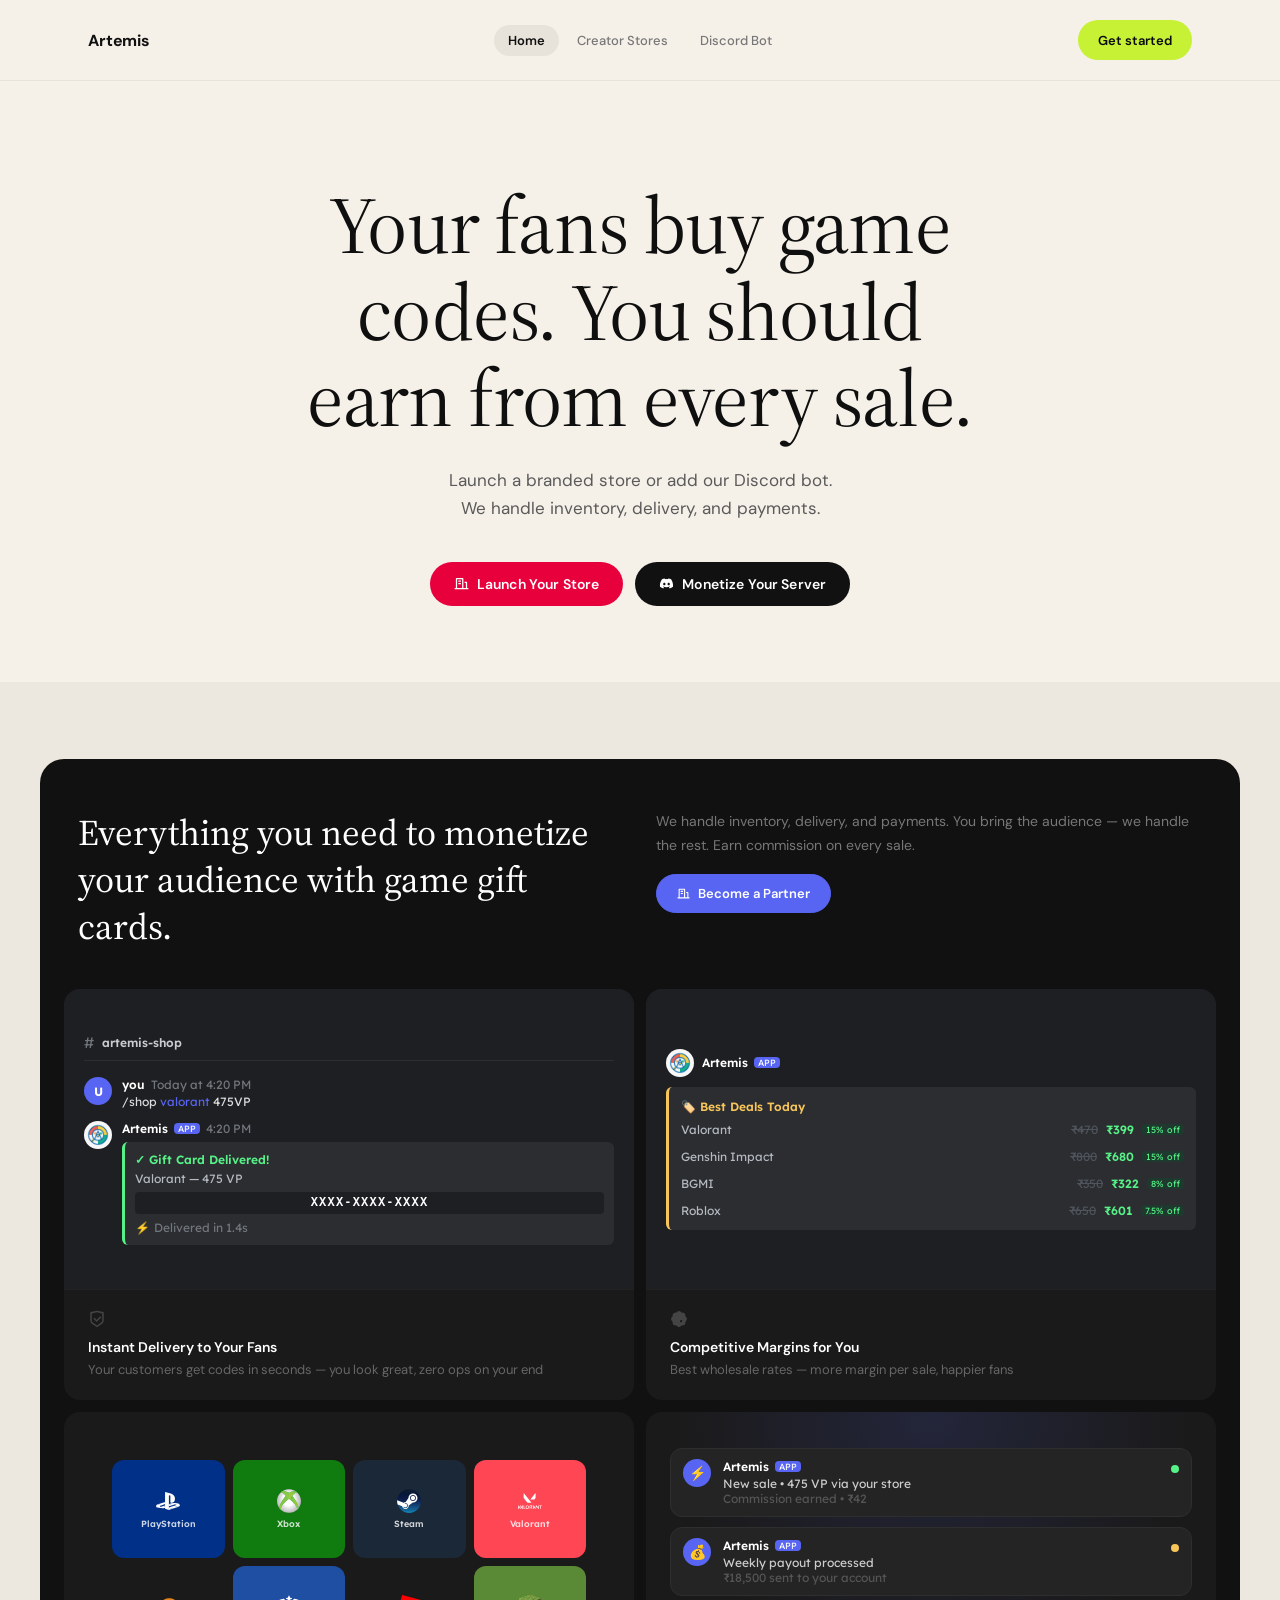
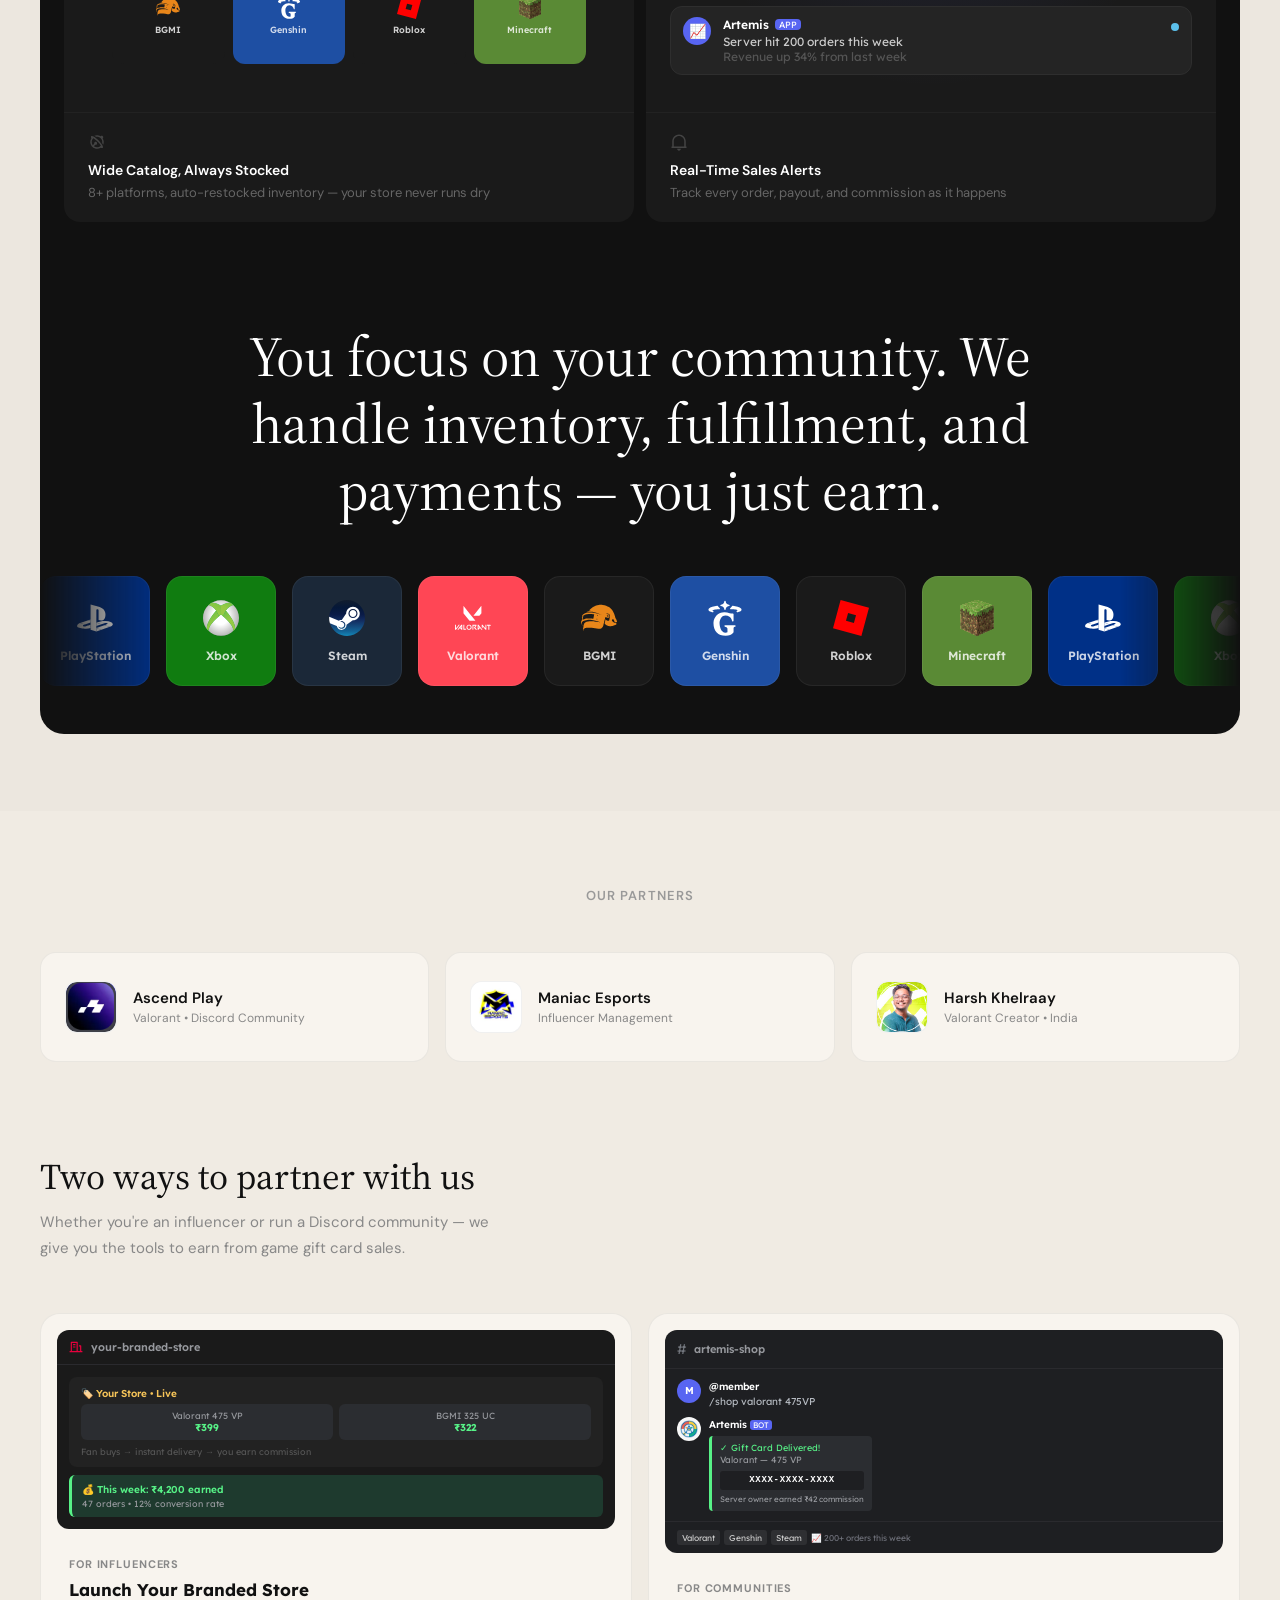
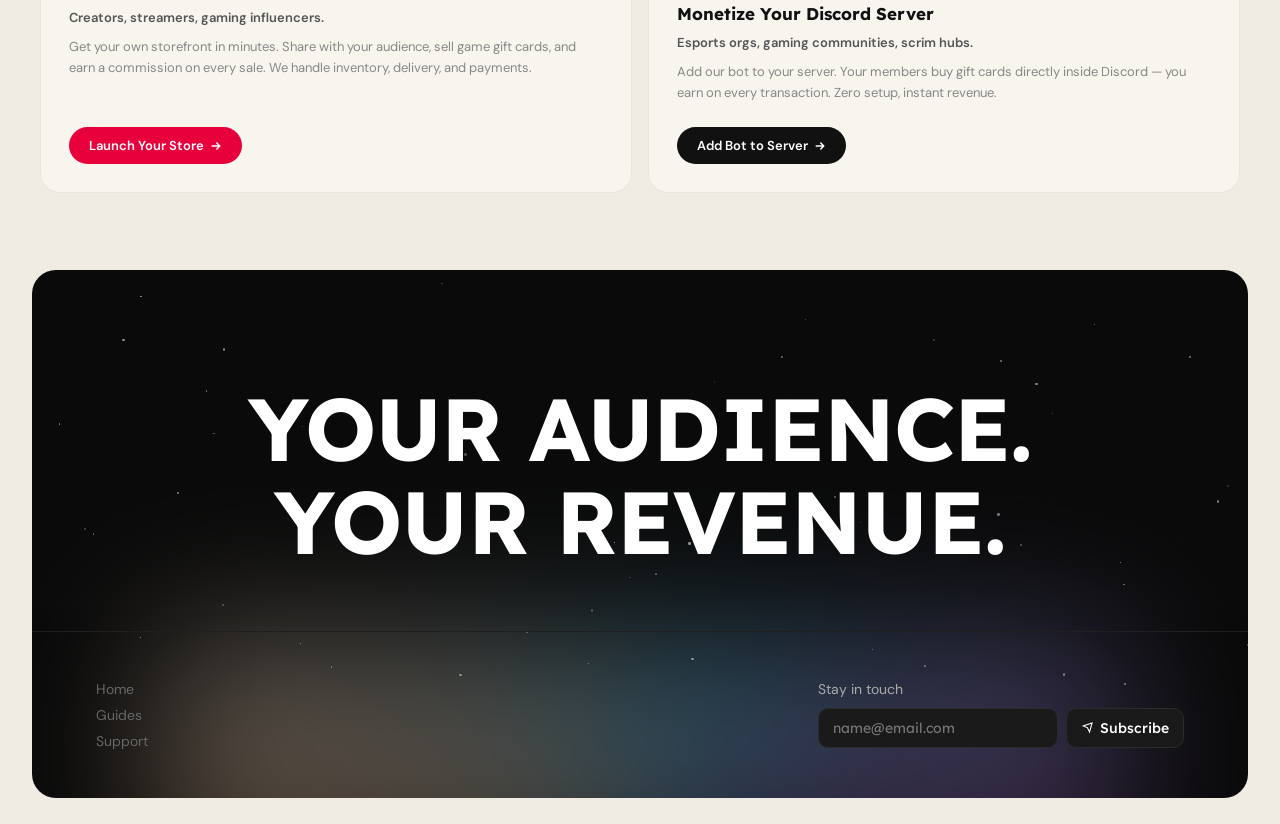
==== index.html @ 2536319b "Initial commit: Artemis B2B landing page clone Cloned and repositioned from B2C to B2B2C targeting i" ====
<!DOCTYPE html>
<html lang="en">
<head>
  <meta charset="utf-8"/>
  <meta name="viewport" content="width=device-width, initial-scale=1"/>
  <title>Artemis — Game Top-Up Engine</title>
  <link rel="preconnect" href="https://fonts.googleapis.com"/>
  <link rel="preconnect" href="https://fonts.gstatic.com" crossorigin/>
  <link href="https://fonts.googleapis.com/css2?family=DM+Sans:wght@400;500;600;700&family=Lexend:wght@400;500;600;700&family=Source+Serif+4:wght@300;400;600&display=swap" rel="stylesheet"/>
  <style>
    *, *::before, *::after { box-sizing: border-box; margin: 0; padding: 0; }
    html { scroll-behavior: smooth; -webkit-text-size-adjust: 100%; }
    body { font-family: 'Lexend', sans-serif; -webkit-font-smoothing: antialiased; -moz-osx-font-smoothing: grayscale; }
    img, svg, video { max-width: 100%; display: block; }
    button, input, select, textarea { font: inherit; color: inherit; }
    button { cursor: pointer; background: none; border: none; }
    ul, ol { list-style: none; }
    a { color: inherit; text-decoration: none; }

    /* ── CSS Variables ── */
    :root {
      --font-lexend: 'Lexend', sans-serif;
      --font-source-serif: 'Source Serif 4', serif;
      --font-dm-sans: 'DM Sans', sans-serif;
    }

    /* ── NAV ── */
    .cc-nav-root {
      z-index: 100;
      font-family: var(--font-dm-sans);
      position: fixed;
      top: 0; left: 0; right: 0;
    }
    .cc-nav-root .container {
      max-width: 1200px; margin: 0 auto; padding: 0 24px;
    }
    @media (min-width:768px) { .cc-nav-root .container { padding: 0 40px; } }
    @media (min-width:1024px) { .cc-nav-root .container { padding: 0 48px; } }

    .cc-nav-root .nav {
      background: #f5f0e8;
      border-bottom: 1px solid rgba(0,0,0,0.06);
      padding: 16px 0;
      backdrop-filter: blur(16px);
    }
    .cc-nav-spacer { height: 80px; }
    .cc-nav-root .nav-inner {
      display: grid;
      grid-template-columns: 1fr auto 1fr;
      align-items: center;
      height: 48px;
    }
    .cc-nav-root .nav-inner > .nav-links { justify-self: center; }
    .cc-nav-root .nav-right {
      justify-self: end;
      display: flex; align-items: center; gap: 8px;
    }
    @media (max-width:767px) {
      .cc-nav-root .nav-inner { grid-template-columns: 1fr auto; }
      .cc-nav-root .nav-right .nav-cta { display: none; }
    }
    .cc-nav-root .nav-brand {
      display: flex; align-items: center; gap: 10px; text-decoration: none;
    }
    .cc-nav-root .nav-brand-text {
      font-family: var(--font-dm-sans);
      color: #111; font-size: 16px; font-weight: 700; letter-spacing: -0.01em;
    }
    .cc-nav-root .nav-links {
      display: none; align-items: center; gap: 4px;
    }
    @media (min-width:768px) { .cc-nav-root .nav-links { display: flex; } }
    .cc-nav-root .nav-links a {
      color: #777; border-radius: 9999px;
      padding: 7px 14px; font-size: 13px; font-weight: 500;
      transition: color 0.2s, background 0.2s;
    }
    .cc-nav-root .nav-links a:hover { color: #111; background: rgba(0,0,0,0.06); }
    .cc-nav-root .nav-links a.active { color: #111; background: rgba(0,0,0,0.06); font-weight: 600; }
    .cc-nav-root .nav-cta {
      background: #c6f135; height: 40px; color: #0a0a0f;
      border-radius: 9999px; font-size: 13px; font-weight: 600;
      font-family: var(--font-dm-sans);
      padding: 0 20px; display: inline-flex; align-items: center; justify-content: center;
      transition: background 0.2s, transform 0.2s;
    }
    .cc-nav-root .nav-cta:hover { background: #d4f85a; transform: translateY(-1px); }
    .cc-nav-root .nav-toggle {
      width: 40px; height: 40px; color: #111; border-radius: 8px;
      display: flex; align-items: center; justify-content: center;
    }
    @media (min-width:768px) { .cc-nav-root .nav-toggle { display: none; } }

    /* ── Mobile Menu ── */
    .mobile-menu {
      z-index: 200; backdrop-filter: blur(24px);
      background: rgba(10,10,15,0.97);
      flex-direction: column; padding: 24px;
      display: none; position: fixed; inset: 0;
    }
    .mobile-menu.is-open { display: flex; }
    .mobile-menu-header {
      display: flex; justify-content: space-between; align-items: center; margin-bottom: 48px;
    }
    .mobile-menu-close {
      width: 40px; height: 40px; color: #55555f; border-radius: 9999px;
      display: flex; align-items: center; justify-content: center;
    }
    .mobile-menu-links { display: flex; flex-direction: column; gap: 4px; }
    .mobile-menu-links a {
      color: #8a8a9a; border-radius: 12px; padding: 16px 20px;
      font-size: 20px; font-weight: 500; transition: color 0.2s, background 0.2s;
    }
    .mobile-menu-links a:hover { color: #f0f0f2; background: rgba(255,255,255,0.05); }
    .mobile-menu-links a.active { color: #f0f0f2; background: rgba(255,255,255,0.08); font-weight: 600; }
    .mobile-menu-cta {
      background: #c6f135; height: 52px; color: #0a0a0f;
      border-radius: 9999px; font-size: 15px; font-weight: 600;
      font-family: var(--font-dm-sans);
      display: flex; align-items: center; justify-content: center; margin-top: auto;
    }

    /* ── Modal ── */
    .modal-overlay {
      z-index: 999; backdrop-filter: blur(6px);
      opacity: 0; visibility: hidden;
      transition: opacity 0.3s, visibility 0.3s;
      background: rgba(0,0,0,0.7);
      display: flex; align-items: center; justify-content: center;
      padding: 24px; position: fixed; inset: 0;
    }
    .modal-overlay.is-open { opacity: 1; visibility: visible; }
    .modal {
      background: #141419; border: 1px solid #222230;
      border-radius: 28px; width: 100%; max-width: 520px;
      padding: 40px; position: relative;
      transform: translateY(24px) scale(0.97);
      transition: transform 0.35s cubic-bezier(0.16,1,0.3,1);
      box-shadow: 0 24px 80px rgba(0,0,0,0.5);
    }
    .modal-overlay.is-open .modal { transform: translateY(0) scale(1); }
    @media (min-width:768px) { .modal { padding: 48px; } }
    .modal-close {
      width: 36px; height: 36px; color: #55555f; border-radius: 9999px;
      display: flex; align-items: center; justify-content: center;
      position: absolute; top: 16px; right: 16px;
      transition: background 0.15s, color 0.15s;
    }
    .modal-close:hover { color: #f0f0f2; background: rgba(255,255,255,0.06); }
    .modal-title {
      color: #f0f0f2; margin-bottom: 8px;
      font-family: 'DM Serif Display', Georgia, serif;
      font-size: 24px; font-weight: 400;
    }
    .modal-desc { color: #8a8a9a; margin-bottom: 32px; font-size: 14px; line-height: 1.65; }
    .modal-form { display: grid; gap: 16px; }
    .modal-form label { color: #f0f0f2; margin-bottom: 6px; font-size: 13px; font-weight: 600; display: block; }
    .modal-form input, .modal-form select {
      border: 1.5px solid #222230; border-radius: 12px;
      width: 100%; height: 48px; color: #f0f0f2;
      background: rgba(255,255,255,0.04); padding: 0 16px; font-size: 14px;
      appearance: none; transition: border-color 0.2s, background 0.2s;
    }
    .modal-form input::placeholder { color: #55555f; }
    .modal-form input:focus, .modal-form select:focus {
      border-color: #c6f135; background: #141419; outline: none;
    }
    .modal-form select {
      background-image: url("data:image/svg+xml,%3Csvg xmlns='http://www.w3.org/2000/svg' width='16' height='16' viewBox='0 0 24 24' fill='none' stroke='%239898AE' stroke-width='2'%3E%3Cpolyline points='6 9 12 15 18 9'/%3E%3C/svg%3E");
      background-position: right 14px center; background-repeat: no-repeat; padding-right: 40px;
      background-color: rgba(255,255,255,0.04);
    }
    .modal-submit {
      background: #c6f135; width: 100%; height: 52px; color: #0a0a0f;
      border-radius: 12px; font-size: 14px; font-weight: 600;
      display: flex; align-items: center; justify-content: center;
      margin-top: 8px; transition: background 0.2s, transform 0.2s;
      box-shadow: 0 0 20px rgba(198,241,53,0.15);
    }
    .modal-submit:hover { background: #d4f85a; transform: translateY(-1px); }
    .modal-note { text-align: center; color: #55555f; margin-top: 12px; font-size: 12px; }

    /* ── HERO SECTION ── */
    #home { background: #f5f0e8; }
    .hero-section {
      padding: clamp(64px, 8vw, 120px) 24px clamp(48px, 6vw, 80px);
      max-width: 1200px; margin: 0 auto;
      text-align: center;
    }
    .hero-title {
      font-family: var(--font-source-serif);
      font-weight: 400;
      font-size: clamp(2.4rem, 7vw, 5rem);
      line-height: 1.08;
      letter-spacing: -0.01em;
      color: #0f0f0f;
      max-width: 48rem;
      margin: 0 auto;
      text-wrap: balance;
    }
    .hero-subtitle {
      text-align: center; max-width: 34rem; margin: 24px auto 40px;
      font-size: clamp(15px, 2.5vw, 17px); line-height: 1.65;
      color: #5a5a5a; font-family: var(--font-dm-sans); font-weight: 400;
      text-wrap: balance;
    }

    /* Hero buttons */
    .hero-buttons {
      display: flex; flex-direction: column; align-items: center;
      justify-content: center; gap: 12px;
    }
    @media (min-width:640px) { .hero-buttons { flex-direction: row; flex-wrap: wrap; } }
    .hero-btn {
      display: flex; align-items: center; gap: 8px;
      width: 100%; justify-content: center;
      padding: 13px 24px; border-radius: 100px;
      font-size: 14px; font-weight: 600;
      font-family: var(--font-dm-sans); letter-spacing: 0.01em;
      transition: opacity 0.2s;
    }
    @media (min-width:640px) { .hero-btn { width: auto; } }
    .hero-btn:hover { opacity: 0.8; }
    .hero-btn-primary { background: #e8003d; color: #fff; }
    .hero-btn-dark { background: #111; color: #fff; }


    /* ── FEATURES DARK CARD ── */
    #features {
      background: #ece7df;
      padding: clamp(48px, 6vw, 80px) 16px;
    }
    .features-card {
      background: #111; border-radius: 24px; overflow: hidden;
      max-width: 1200px; margin: 0 auto;
      transform: scale(0.9) translateY(56px);
      opacity: 0;
      transition: transform 0.8s cubic-bezier(0.22,1,0.36,1), opacity 0.8s ease-out;
    }
    .features-card.visible {
      transform: scale(1) translateY(0);
      opacity: 1;
    }
    .features-header {
      padding: clamp(32px,4vw,56px) clamp(20px,3vw,48px) clamp(24px,3vw,40px);
      display: grid; grid-template-columns: 1fr;
      gap: 24px; align-items: start;
    }
    @media (min-width:768px) { .features-header { grid-template-columns: 1fr 1fr; gap: 32px; } }
    .features-header h2 {
      font-family: var(--font-source-serif);
      font-weight: 400;
      font-size: clamp(1.5rem, 3.5vw, 2.25rem);
      line-height: 1.3; color: #fff;
    }
    .features-header-right { display: flex; flex-direction: column; gap: 16px; }
    .features-header-right p {
      font-size: 14px; line-height: 1.7; color: #777;
      font-family: var(--font-dm-sans);
    }
    .features-discord-btn {
      display: inline-flex; align-items: center; gap: 8px; align-self: flex-start;
      background: #5865F2; border: 1px solid #5865F2; color: #fff;
      padding: 10px 20px; border-radius: 100px;
      font-size: 13px; font-weight: 600; font-family: var(--font-dm-sans);
      transition: opacity 0.2s;
    }
    .features-discord-btn:hover { opacity: 0.8; }

    /* Feature grid */
    .features-grid {
      padding: 0 clamp(12px,2vw,24px) clamp(12px,2vw,24px);
      display: grid; grid-template-columns: 1fr; gap: 12px;
    }
    @media (min-width:768px) { .features-grid { grid-template-columns: 1fr 1fr; } }
    .feature-card {
      background: #1a1a1a; border-radius: 16px; overflow: hidden;
      display: flex; flex-direction: column;
    }
    .feature-card-visual { height: 300px; }
    .feature-card-info {
      padding: 20px 24px; border-top: 1px solid #222;
    }
    .feature-card-info svg { color: #444; margin-bottom: 10px; }
    .feature-card-info h3 {
      font-size: 14px; font-weight: 600; color: #fff;
      font-family: var(--font-dm-sans); margin-bottom: 4px;
    }
    .feature-card-info p {
      font-size: 13px; color: #666;
      font-family: var(--font-dm-sans); line-height: 1.5;
    }

    /* Discord chat mockup */
    .discord-mock {
      display: flex; flex-direction: column; justify-content: center;
      padding: 20px; gap: 12px; height: 100%;
      background: #1e1f22;
    }
    .discord-channel-bar {
      display: flex; align-items: center; gap: 8px;
      padding-bottom: 8px; margin-bottom: 4px;
      border-bottom: 1px solid #2e2e2e;
    }
    .discord-channel-bar .hash { color: #72767d; font-size: 15px; }
    .discord-channel-bar .name { color: #c8cbcf; font-size: 12px; font-weight: 600; }
    .discord-msg {
      display: flex; align-items: flex-start; gap: 10px;
    }
    .discord-avatar {
      width: 28px; height: 28px; border-radius: 50%;
      flex-shrink: 0; display: flex; align-items: center; justify-content: center;
      color: #fff; font-size: 12px; font-weight: 700;
    }
    .discord-avatar img {
      width: 100%; height: 100%; object-fit: cover; border-radius: 50%;
    }
    .discord-msg-meta { display: flex; align-items: center; gap: 6px; }
    .discord-msg-meta .user { color: #fff; font-size: 12px; font-weight: 600; }
    .discord-msg-meta .app-badge {
      background: #5865F2; color: #fff; font-size: 9px;
      padding: 0 4px; border-radius: 4px;
    }
    .discord-msg-meta .time { color: #72767d; font-size: 12px; }
    .discord-msg-text { color: #dcddde; font-size: 12px; margin-top: 2px; }
    .discord-msg-text .cmd { color: #5865F2; }

    /* Delivery embed */
    .discord-embed {
      border-radius: 6px; padding: 10px;
      background: #2b2d31; margin-top: 6px;
    }
    .discord-embed.success { border-left: 3px solid #57f287; }
    .discord-embed.warning { border-left: 3px solid #f7c559; }
    .discord-embed h4 { font-size: 12px; font-weight: 600; margin-bottom: 4px; }
    .discord-embed h4.green { color: #57f287; }
    .discord-embed h4.yellow { color: #f7c559; }
    .discord-embed p { font-size: 12px; color: #b5bac1; margin-bottom: 6px; }
    .discord-code {
      background: #1e1f22; color: #fff; border-radius: 4px;
      padding: 4px 8px; text-align: center;
      font-size: 12px; font-family: monospace; font-weight: 700;
      letter-spacing: 0.1em;
    }
    .discord-embed .speed {
      font-size: 12px; color: #72767d; margin-top: 6px;
      display: flex; align-items: center; gap: 4px;
    }

    /* Pricing embed */
    .pricing-mock {
      display: flex; flex-direction: column; justify-content: center;
      padding: 20px; height: 100%; background: #1e1f22;
    }
    .pricing-mock-header {
      display: flex; align-items: center; gap: 8px; margin-bottom: 10px;
    }
    .pricing-mock-header img { width: 28px; height: 28px; border-radius: 50%; object-fit: cover; }
    .pricing-embed {
      border-radius: 6px; padding: 12px;
      background: #2b2d31; border-left: 3px solid #f7c559;
    }
    .pricing-embed h4 { color: #f7c559; font-size: 12px; font-weight: 600; margin-bottom: 8px; }
    .pricing-row {
      display: flex; align-items: center; justify-content: space-between;
      margin-bottom: 6px;
    }
    .pricing-row:last-child { margin-bottom: 0; }
    .pricing-row .game { color: #b5bac1; font-size: 12px; }
    .pricing-row .prices { display: flex; align-items: center; gap: 8px; }
    .pricing-row .old { color: #4f545c; font-size: 12px; text-decoration: line-through; }
    .pricing-row .new { color: #57f287; font-size: 12px; font-weight: 600; }
    .pricing-row .badge {
      background: #1e3a2e; color: #57f287; font-size: 9px;
      padding: 0 4px; border-radius: 4px;
    }

    /* Game logos grid card */
    .logos-grid-card {
      display: grid; grid-template-columns: repeat(4, 1fr);
      gap: 8px; height: 100%; padding: 24px;
    }
    .logo-tile {
      border-radius: 12px;
      display: flex; flex-direction: column;
      align-items: center; justify-content: center; gap: 6px;
    }
    .logo-tile img { width: 24px; height: 24px; }
    .logo-tile span {
      color: #fff; font-size: 9px; font-weight: 600;
      line-height: 1; opacity: 0.8;
    }

    /* Notification feed card */
    .notif-feed {
      display: flex; flex-direction: column; align-items: center;
      justify-content: center; gap: 10px; padding: 24px 24px;
      position: relative; overflow: hidden; height: 100%;
    }
    .notif-feed::before {
      content: '';
      position: absolute; inset: 0;
      background: radial-gradient(ellipse at 50% 0%, rgba(88,101,242,0.15) 0%, transparent 65%);
    }
    .notif-item {
      position: relative; z-index: 10;
      width: 100%; border-radius: 12px;
      padding: 10px 12px;
      display: flex; align-items: flex-start; gap: 12px;
      background: #242424; border: 1px solid #2e2e2e;
    }
    .notif-icon {
      width: 28px; height: 28px; border-radius: 50%;
      display: flex; align-items: center; justify-content: center;
      flex-shrink: 0; font-size: 14px; background: #5865F2;
    }
    .notif-content { flex: 1; min-width: 0; }
    .notif-content .meta {
      display: flex; align-items: center; gap: 6px; margin-bottom: 2px;
    }
    .notif-content .meta .name { color: #fff; font-size: 12px; font-weight: 600; }
    .notif-content .meta .app-badge {
      background: #5865F2; color: #fff; font-size: 9px;
      padding: 0 4px; border-radius: 4px;
    }
    .notif-content .title { color: #ccc; font-size: 12px; overflow: hidden; text-overflow: ellipsis; white-space: nowrap; }
    .notif-content .sub { color: #555; font-size: 12px; }
    .notif-dot {
      width: 8px; height: 8px; border-radius: 50%; flex-shrink: 0; margin-top: 6px;
    }

    /* Features big quote */
    .features-quote {
      padding: clamp(48px,6vw,80px) clamp(20px,4vw,64px) clamp(32px,4vw,56px);
    }
    .features-quote p {
      font-size: clamp(1.8rem, 4.5vw, 3.5rem);
      font-family: var(--font-source-serif);
      font-weight: 400; color: #fff;
      line-height: 1.2; max-width: 800px;
      margin: 0 auto; text-align: center;
    }

    /* ── Marquee ── */
    .marquee-container {
      overflow: hidden; padding-bottom: 48px;
      mask-image: linear-gradient(to right, transparent, black 10%, black 90%, transparent);
      -webkit-mask-image: linear-gradient(to right, transparent, black 10%, black 90%, transparent);
    }
    .marquee-track {
      display: flex; gap: 16px; width: max-content;
      animation: scrollIcons 40s linear infinite;
      will-change: transform;
    }
    @keyframes scrollIcons {
      from { transform: translateX(0); }
      to { transform: translateX(-50%); }
    }
    .marquee-item {
      width: 110px; height: 110px; flex-shrink: 0;
      border-radius: 16px;
      display: flex; flex-direction: column;
      align-items: center; justify-content: center; gap: 12px;
      border: 1px solid rgba(255,255,255,0.06);
    }
    .marquee-item img { width: 36px; height: 36px; }
    .marquee-item span {
      color: #fff; font-size: 12px; font-weight: 600; opacity: 0.8;
    }

    /* ── PARTNERS ── */
    #partners {
      background: #f0ebe3;
      padding: clamp(48px, 6vw, 80px) 16px clamp(8px, 2vw, 16px);
    }
    .partners-inner {
      max-width: 1200px; margin: 0 auto;
    }
    .partners-header-text {
      text-align: center; margin-bottom: clamp(32px, 4vw, 48px);
    }
    .partners-header-text p {
      font-size: 13px; font-weight: 600; letter-spacing: 0.08em;
      text-transform: uppercase; color: #999;
      font-family: var(--font-dm-sans);
    }
    .partners-row {
      display: grid; grid-template-columns: 1fr;
      gap: 16px;
    }
    @media (min-width:768px) { .partners-row { grid-template-columns: repeat(3, 1fr); } }

    .partner-tile {
      background: #f8f4ee;
      border: 1px solid rgba(0,0,0,0.06);
      border-radius: 16px;
      padding: 28px 24px;
      display: flex; align-items: center; gap: 16px;
      transition: transform 0.3s cubic-bezier(0.22,1,0.36,1), box-shadow 0.3s;
    }
    .partner-tile:hover {
      transform: translateY(-3px);
      box-shadow: 0 8px 24px rgba(0,0,0,0.06);
    }
    .partner-tile-logo {
      width: 52px; height: 52px; border-radius: 12px;
      flex-shrink: 0; overflow: hidden;
      display: flex; align-items: center; justify-content: center;
      background: #fff;
      border: 1px solid rgba(0,0,0,0.06);
    }
    .partner-tile-logo img {
      width: 100%; height: 100%; object-fit: cover; border-radius: 11px;
    }
    .partner-tile-logo.initial {
      background: linear-gradient(135deg, #e8003d, #ff6b35);
      color: #fff; font-size: 20px; font-weight: 700;
      font-family: var(--font-dm-sans);
      border: none;
    }
    .partner-tile-info { flex: 1; min-width: 0; }
    .partner-tile-info .name {
      font-size: 15px; font-weight: 600; color: #111;
      font-family: var(--font-dm-sans);
    }
    .partner-tile-info .role {
      font-size: 12px; color: #888;
      font-family: var(--font-dm-sans); margin-top: 2px;
    }

    /* ── USE CASES ── */
    #use-cases {
      background: #f0ebe3;
      padding: clamp(48px, 6vw, 80px) 16px;
    }
    @media (min-width:768px) { #use-cases { padding: clamp(48px,6vw,80px) 32px; } }
    .use-cases-inner {
      max-width: 1200px; margin: 0 auto;
    }
    .use-cases-header {
      margin-bottom: clamp(32px, 4vw, 56px);
    }
    .use-cases-header h2 {
      font-family: var(--font-source-serif);
      font-weight: 400; color: #111;
      font-size: clamp(1.5rem, 3.5vw, 2.25rem);
      line-height: 1.2;
    }
    .use-cases-header p {
      color: #888; font-size: 15px; line-height: 1.7;
      font-family: var(--font-dm-sans);
      margin-top: 12px; max-width: 480px;
    }

    .use-cases-grid {
      display: grid; grid-template-columns: 1fr; gap: 16px;
    }
    @media (min-width:768px) { .use-cases-grid { grid-template-columns: repeat(2, 1fr); } }

    .use-case-card {
      background: #f8f4ee; border-radius: 20px;
      border: 1px solid rgba(0,0,0,0.06);
      overflow: hidden; display: flex; flex-direction: column;
      transition: transform 0.3s cubic-bezier(0.22,1,0.36,1);
    }
    .use-case-card:hover { transform: translateY(-4px); }

    /* Discord UI mockup inside use case cards */
    .uc-discord-mock {
      background: #1e1f22; border-radius: 12px;
      margin: 16px 16px 0; overflow: hidden;
    }
    .uc-discord-header {
      display: flex; align-items: center; gap: 8px;
      padding: 10px 12px;
      border-bottom: 1px solid #2a2a2e;
    }
    .uc-discord-header .hash { color: #72767d; font-size: 14px; }
    .uc-discord-header .channel-name { color: #96989d; font-size: 11px; font-weight: 600; }
    .uc-discord-body { padding: 10px 12px; }
    .uc-discord-body .msg {
      display: flex; align-items: flex-start; gap: 8px; margin-bottom: 8px;
    }
    .uc-discord-body .msg:last-child { margin-bottom: 0; }
    .uc-discord-body .msg .av {
      width: 24px; height: 24px; border-radius: 50%; flex-shrink: 0;
      display: flex; align-items: center; justify-content: center;
      font-size: 10px; font-weight: 700; color: #fff;
    }
    .uc-discord-body .msg .av img {
      width: 100%; height: 100%; object-fit: cover; border-radius: 50%;
    }
    .uc-discord-body .msg .text { font-size: 10px; color: #b5bac1; line-height: 1.5; }
    .uc-discord-body .msg .text .user-name { color: #fff; font-weight: 600; }
    .uc-discord-body .msg .text .app-badge {
      background: #5865F2; color: #fff; font-size: 8px;
      padding: 0 3px; border-radius: 3px; vertical-align: middle;
    }
    .uc-discord-body .mini-embed {
      background: #2b2d31; border-radius: 4px; padding: 6px 8px;
      margin-top: 4px;
    }
    .uc-discord-body .mini-embed p { font-size: 9px; color: #96989d; line-height: 1.4; }
    .uc-discord-body .mini-embed .highlight { color: #57f287; }
    .uc-discord-body .mini-embed .code-block {
      background: #1e1f22; color: #fff; border-radius: 3px;
      padding: 3px 6px; font-family: monospace; font-size: 9px;
      font-weight: 700; letter-spacing: 0.08em; margin-top: 4px;
      text-align: center;
    }
    .uc-discord-footer {
      padding: 8px 12px; border-top: 1px solid #2a2a2e;
      display: flex; align-items: center; gap: 4px; flex-wrap: wrap;
    }
    .uc-discord-footer .tag {
      background: rgba(255,255,255,0.07); color: #ccc;
      font-size: 8.5px; padding: 2px 5px; border-radius: 3px;
    }
    .uc-discord-footer .stat {
      color: #6d6f78; font-size: 8.5px;
      display: flex; align-items: center; gap: 3px;
    }

    .uc-card-info {
      padding: clamp(20px,2.5vw,28px);
      display: flex; flex-direction: column; flex: 1; gap: 8px;
    }
    .uc-card-info .label {
      font-size: 11px; font-weight: 700; letter-spacing: 0.08em;
      text-transform: uppercase; color: #888;
      font-family: var(--font-dm-sans);
    }
    .uc-card-info h3 {
      font-size: clamp(15px, 1.5vw, 17px); font-weight: 700; color: #111;
      font-family: var(--font-lexend); line-height: 1.3;
    }
    .uc-card-info .subtitle {
      font-size: 13px; font-weight: 600; color: #555;
      font-family: var(--font-dm-sans);
    }
    .uc-card-info .desc {
      font-size: 13px; line-height: 1.65; color: #888;
      font-family: var(--font-dm-sans); margin-top: 2px;
    }
    .uc-card-info .cta-area { margin-top: auto; padding-top: 16px; }
    .uc-cta-btn {
      display: inline-flex; align-items: center; gap: 6px;
      padding: 10px 20px; border-radius: 100px;
      font-size: 13px; font-weight: 600; font-family: var(--font-dm-sans);
      transition: opacity 0.2s;
    }
    .uc-cta-btn:hover { opacity: 0.8; }
    .uc-cta-btn.red { background: #e8003d; color: #fff; }
    .uc-cta-btn.dark { background: #111; color: #fff; }
    .uc-cta-btn.disabled {
      background: #f3f0eb; color: #bbb; cursor: not-allowed; border: 1px solid #e8e4de;
    }

    /* ── FOOTER ── */
    .footer-wrapper {
      background: #f0ebe3;
      padding: 0 clamp(16px,3vw,32px) clamp(16px,2vw,32px);
    }
    .site-footer {
      background: #0a0a0a; border-radius: 24px;
      overflow: hidden; position: relative;
    }
    .stars-bg {
      position: absolute; inset: 0; pointer-events: none;
    }
    .star {
      position: absolute; border-radius: 50%; background: #fff;
    }
    .shooting-stars {
      position: absolute; inset: 0; pointer-events: none; overflow: hidden;
    }
    .shooting-star {
      position: absolute;
      width: 120px; height: 1.5px;
      background: linear-gradient(90deg, transparent, rgba(255,255,255,0.7), transparent);
      transform: rotate(35deg);
      animation: shoot 3.5s ease-in-out infinite;
      opacity: 0;
    }
    @keyframes shoot {
      0% { opacity: 0; transform: rotate(35deg) translateX(-100px); }
      10% { opacity: 1; }
      30% { opacity: 1; }
      50% { opacity: 0; transform: rotate(35deg) translateX(300px); }
      100% { opacity: 0; }
    }
    .footer-hero {
      position: relative; z-index: 10;
      width: 100%; padding: 80px 0 48px;
      text-align: center;
    }
    @media (min-width:768px) { .footer-hero { padding: 112px 0 64px; } }
    .footer-hero p {
      font-size: clamp(2.4rem, 8vw, 5.5rem);
      line-height: 1.05; color: #fff;
      font-weight: 700; letter-spacing: -0.01em;
      font-family: var(--font-lexend);
      text-transform: uppercase;
    }
    .footer-glow {
      position: absolute; bottom: 0; left: 50%;
      width: 80%; height: 240px;
      background: conic-gradient(from 200deg at 50% 100%, #ff6b35 0%, #f7c59f 20%, #5bc0eb 50%, #9b59b6 70%, #ff4655 90%, #ff6b35 100%);
      filter: blur(70px); opacity: 0.35;
      transform: translate(-50%, 30%);
      pointer-events: none;
    }
    .footer-bottom {
      position: relative; z-index: 10;
      padding: 32px 32px;
      border-top: 1px solid #1f1f1f;
      display: flex; flex-wrap: wrap;
      align-items: flex-start; justify-content: space-between; gap: 24px;
    }
    @media (min-width:768px) { .footer-bottom { padding: 48px 64px; } }
    .footer-nav { display: flex; flex-direction: column; gap: 8px; }
    .footer-nav a {
      color: #666; font-size: 13px; font-family: var(--font-dm-sans);
      transition: color 0.2s;
    }
    @media (min-width:768px) { .footer-nav a { font-size: 14px; } }
    .footer-nav a:hover { color: #aaa; }
    .footer-subscribe { display: flex; flex-direction: column; gap: 10px; }
    .footer-subscribe .label {
      color: #aaa; margin: 0; font-family: var(--font-dm-sans); font-size: 13px;
    }
    @media (min-width:768px) { .footer-subscribe .label { font-size: 14px; } }
    .footer-subscribe-form {
      display: flex; flex-direction: column; gap: 8px;
    }
    @media (min-width:640px) { .footer-subscribe-form { flex-direction: row; align-items: center; } }
    .footer-subscribe-form input {
      background: #1a1a1a; border: 1px solid #2a2a2a;
      color: #fff; border-radius: 10px; padding: 10px 14px;
      outline: none; font-size: 13px;
      width: 100%;
    }
    @media (min-width:640px) { .footer-subscribe-form input { width: 200px; } }
    @media (min-width:768px) { .footer-subscribe-form input { width: 240px; font-size: 14px; } }
    .footer-subscribe-form button {
      display: flex; align-items: center; justify-content: center; gap: 6px;
      background: #1a1a1a; border: 1px solid #2a2a2a;
      color: #fff; border-radius: 10px; padding: 10px 14px;
      font-weight: 500; font-size: 13px; cursor: pointer;
    }
    @media (min-width:768px) { .footer-subscribe-form button { font-size: 14px; } }

    /* ── Utility ── */
    .flex { display: flex; }
    .items-center { align-items: center; }
    .gap-1 { gap: 4px; }
    .gap-1\\.5 { gap: 6px; }
    .gap-2 { gap: 8px; }
    .text-center { text-align: center; }
  </style>
</head>
<body>
  <!-- ── NAV ── -->
  <div class="cc-nav-root">
    <nav class="nav" role="navigation" aria-label="Main navigation">
      <div class="container">
        <div class="nav-inner">
          <a class="nav-brand" href="#">
            <span class="nav-brand-text">Artemis</span>
          </a>
          <div class="nav-links">
            <a class="active" href="#">Home</a>
            <a href="#">Creator Stores</a>
            <a href="#">Discord Bot</a>
          </div>
          <div class="nav-right">
            <button class="nav-cta" onclick="document.querySelector('.modal-overlay').classList.add('is-open')">Get started</button>
            <button class="nav-toggle" aria-label="Open menu" onclick="document.querySelector('.mobile-menu').classList.add('is-open')">
              <svg width="22" height="22" viewBox="0 0 24 24" fill="none" stroke="currentColor" stroke-width="2" stroke-linecap="round"><line x1="3" y1="6" x2="21" y2="6"/><line x1="3" y1="12" x2="21" y2="12"/><line x1="3" y1="18" x2="21" y2="18"/></svg>
            </button>
          </div>
        </div>
      </div>
    </nav>

    <!-- Mobile menu -->
    <div class="mobile-menu">
      <div class="mobile-menu-header">
        <a class="nav-brand" href="#"><span class="nav-brand-text" style="color:#f0f0f2">Artemis</span></a>
        <button class="mobile-menu-close" aria-label="Close menu" onclick="document.querySelector('.mobile-menu').classList.remove('is-open')">
          <svg width="24" height="24" viewBox="0 0 24 24" fill="none" stroke="currentColor" stroke-width="2" stroke-linecap="round"><line x1="18" y1="6" x2="6" y2="18"/><line x1="6" y1="6" x2="18" y2="18"/></svg>
        </button>
      </div>
      <div class="mobile-menu-links">
        <a class="active" href="#">Home</a>
        <a href="#">Launch Your Store</a>
        <a href="#">Monetize Your Server</a>
      </div>
      <button class="mobile-menu-cta" onclick="document.querySelector('.modal-overlay').classList.add('is-open'); document.querySelector('.mobile-menu').classList.remove('is-open')">Get started</button>
    </div>

    <!-- Modal -->
    <div class="modal-overlay" onclick="if(event.target===this)this.classList.remove('is-open')">
      <div class="modal" role="dialog" aria-labelledby="cc-modal-title" aria-modal="true">
        <button class="modal-close" aria-label="Close" onclick="document.querySelector('.modal-overlay').classList.remove('is-open')">
          <svg width="20" height="20" viewBox="0 0 24 24" fill="none" stroke="currentColor" stroke-width="2" stroke-linecap="round" stroke-linejoin="round"><line x1="18" y1="6" x2="6" y2="18"/><line x1="6" y1="6" x2="18" y2="18"/></svg>
        </button>
        <h3 class="modal-title" id="cc-modal-title">Become a Partner</h3>
        <p class="modal-desc">Drop your details. We'll set up your branded store or Discord integration and reach out.</p>
        <form class="modal-form" onsubmit="event.preventDefault()">
          <div>
            <label for="cc-m-email">Email</label>
            <input id="cc-m-email" type="email" placeholder="you@example.com" autocomplete="email" required/>
          </div>
          <div>
            <label for="cc-m-link">Channel / Server link</label>
            <input id="cc-m-link" type="url" placeholder="twitch.tv/you, discord.gg/yours, etc." autocomplete="url"/>
          </div>
          <div>
            <label for="cc-m-platform">Platform</label>
            <select id="cc-m-platform">
              <option value="" disabled selected>How would you like to partner?</option>
              <option>Influencer Store (I create content)</option>
              <option>Discord Community (I run a server)</option>
              <option>Esports Organization</option>
              <option>Other</option>
            </select>
          </div>
          <button type="submit" class="modal-submit">Apply to Partner</button>
          <p class="modal-note">Takes 10 seconds. We'll never spam you.</p>
        </form>
      </div>
    </div>
  </div>

  <main style="font-family:var(--font-lexend)">
    <div class="cc-nav-spacer"></div>

    <!-- ── HERO ── -->
    <section id="home">
      <div class="hero-section">
        <h1 class="hero-title">Your fans buy game codes. You should earn from every sale.</h1>
        <p class="hero-subtitle">Launch a branded store or add our Discord bot. We handle inventory, delivery, and payments.</p>

        <div class="hero-buttons">
          <a href="#" class="hero-btn hero-btn-primary" onclick="document.querySelector('.modal-overlay').classList.add('is-open');return false">
            <svg stroke="currentColor" fill="currentColor" stroke-width="0" viewBox="0 0 24 24" height="15" width="15" xmlns="http://www.w3.org/2000/svg"><path d="M21 19H23V21H1V19H3V4C3 3.44772 3.44772 3 4 3H14C14.5523 3 15 3.44772 15 4V19H19V11H17V9H20C20.5523 9 21 9.44772 21 10V19ZM5 5V19H13V5H5ZM7 11H11V13H7V11ZM7 7H11V9H7V7Z"></path></svg>
            Launch Your Store
          </a>
          <a href="#" class="hero-btn hero-btn-dark">
            <svg stroke="currentColor" fill="currentColor" stroke-width="0" viewBox="0 0 24 24" height="15" width="15" xmlns="http://www.w3.org/2000/svg"><path d="M19.3034 5.33716C17.9344 4.71103 16.4805 4.2547 14.9629 4C14.7719 4.32899 14.5596 4.77471 14.411 5.12492C12.7969 4.89144 11.1944 4.89144 9.60255 5.12492C9.45397 4.77471 9.2311 4.32899 9.05068 4C7.52251 4.2547 6.06861 4.71103 4.70915 5.33716C1.96053 9.39111 1.21766 13.3495 1.5891 17.2549C3.41443 18.5815 5.17612 19.388 6.90701 19.9187C7.33151 19.3456 7.71356 18.73 8.04255 18.0827C7.41641 17.8492 6.82211 17.5627 6.24904 17.2231C6.39762 17.117 6.5462 17.0003 6.68416 16.8835C10.1438 18.4648 13.8911 18.4648 17.3082 16.8835C17.4568 17.0003 17.5948 17.117 17.7434 17.2231C17.1703 17.5627 16.576 17.8492 15.9499 18.0827C16.2789 18.73 16.6609 19.3456 17.0854 19.9187C18.8152 19.388 20.5875 18.5815 22.4033 17.2549C22.8596 12.7341 21.6806 8.80747 19.3034 5.33716ZM8.5201 14.8459C7.48007 14.8459 6.63107 13.9014 6.63107 12.7447C6.63107 11.5879 7.45884 10.6434 8.5201 10.6434C9.57071 10.6434 10.4303 11.5879 10.4091 12.7447C10.4091 13.9014 9.57071 14.8459 8.5201 14.8459ZM15.4936 14.8459C14.4535 14.8459 13.6034 13.9014 13.6034 12.7447C13.6034 11.5879 14.4323 10.6434 15.4936 10.6434C16.5442 10.6434 17.4038 11.5879 17.3825 12.7447C17.3825 13.9014 16.5548 14.8459 15.4936 14.8459Z"></path></svg>
            Monetize Your Server
          </a>
        </div>

      </div>
    </section>

    <!-- ── FEATURES ── -->
    <section id="features">
      <div class="features-card" id="features-card">
        <div class="features-header">
          <h2>Everything you need to monetize your audience with game gift cards.</h2>
          <div class="features-header-right">
            <p>We handle inventory, delivery, and payments. You bring the audience &mdash; we handle the rest. Earn commission on every sale.</p>
            <a href="#" class="features-discord-btn" onclick="document.querySelector('.modal-overlay').classList.add('is-open');return false">
              <svg stroke="currentColor" fill="currentColor" stroke-width="0" viewBox="0 0 24 24" height="13" width="13" xmlns="http://www.w3.org/2000/svg"><path d="M21 19H23V21H1V19H3V4C3 3.44772 3.44772 3 4 3H14C14.5523 3 15 3.44772 15 4V19H19V11H17V9H20C20.5523 9 21 9.44772 21 10V19ZM5 5V19H13V5H5ZM7 11H11V13H7V11ZM7 7H11V9H7V7Z"></path></svg>
              Become a Partner
            </a>
          </div>
        </div>

        <div class="features-grid">
          <!-- Card 1: Instant Delivery -->
          <div class="feature-card">
            <div class="feature-card-visual">
              <div class="discord-mock">
                <div class="discord-channel-bar">
                  <span class="hash">#</span>
                  <span class="name">artemis-shop</span>
                </div>
                <div class="discord-msg">
                  <div class="discord-avatar" style="background:#5865F2">U</div>
                  <div>
                    <div class="discord-msg-meta">
                      <span class="user">you</span>
                      <span class="time">Today at 4:20 PM</span>
                    </div>
                    <p class="discord-msg-text">/shop <span class="cmd">valorant</span> 475VP</p>
                  </div>
                </div>
                <div class="discord-msg">
                  <div class="discord-avatar"><img src="artemis-logo.jpeg" alt="Artemis"/></div>
                  <div style="flex:1;min-width:0">
                    <div class="discord-msg-meta">
                      <span class="user">Artemis</span>
                      <span class="app-badge">APP</span>
                      <span class="time">4:20 PM</span>
                    </div>
                    <div class="discord-embed success">
                      <h4 class="green">&#10003; Gift Card Delivered!</h4>
                      <p>Valorant &mdash; 475 VP</p>
                      <div class="discord-code">XXXX-XXXX-XXXX</div>
                      <div class="speed"><span>&#9889;</span> Delivered in 1.4s</div>
                    </div>
                  </div>
                </div>
              </div>
            </div>
            <div class="feature-card-info">
              <svg stroke="currentColor" fill="currentColor" stroke-width="0" viewBox="0 0 24 24" height="18" width="18" xmlns="http://www.w3.org/2000/svg"><path d="M12 1L20.2169 2.82598C20.6745 2.92766 21 3.33347 21 3.80217V13.7889C21 15.795 19.9974 17.6684 18.3282 18.7812L12 23L5.6718 18.7812C4.00261 17.6684 3 15.795 3 13.7889V3.80217C3 3.33347 3.32553 2.92766 3.78307 2.82598L12 1ZM12 3.04879L5 4.60434V13.7889C5 15.1263 5.6684 16.3752 6.7812 17.1171L12 20.5963L17.2188 17.1171C18.3316 16.3752 19 15.1263 19 13.7889V4.60434L12 3.04879ZM16.4524 8.22183L17.8666 9.63604L11.5026 16L7.25999 11.7574L8.67421 10.3431L11.5019 13.1709L16.4524 8.22183Z"></path></svg>
              <h3>Instant Delivery to Your Fans</h3>
              <p>Your customers get codes in seconds &mdash; you look great, zero ops on your end</p>
            </div>
          </div>

          <!-- Card 2: Lowest Prices -->
          <div class="feature-card">
            <div class="feature-card-visual">
              <div class="pricing-mock">
                <div class="pricing-mock-header">
                  <img src="artemis-logo.jpeg" alt="Artemis"/>
                  <div class="discord-msg-meta">
                    <span class="user">Artemis</span>
                    <span class="app-badge">APP</span>
                  </div>
                </div>
                <div class="pricing-embed">
                  <h4>&#127991;&#65039; Best Deals Today</h4>
                  <div style="display:flex;flex-direction:column;gap:6px">
                    <div class="pricing-row">
                      <span class="game">Valorant</span>
                      <div class="prices"><span class="old">&#8377;470</span><span class="new">&#8377;399</span><span class="badge">15% off</span></div>
                    </div>
                    <div class="pricing-row">
                      <span class="game">Genshin Impact</span>
                      <div class="prices"><span class="old">&#8377;800</span><span class="new">&#8377;680</span><span class="badge">15% off</span></div>
                    </div>
                    <div class="pricing-row">
                      <span class="game">BGMI</span>
                      <div class="prices"><span class="old">&#8377;350</span><span class="new">&#8377;322</span><span class="badge">8% off</span></div>
                    </div>
                    <div class="pricing-row">
                      <span class="game">Roblox</span>
                      <div class="prices"><span class="old">&#8377;650</span><span class="new">&#8377;601</span><span class="badge">7.5% off</span></div>
                    </div>
                  </div>
                </div>
              </div>
            </div>
            <div class="feature-card-info">
              <svg stroke="currentColor" fill="currentColor" stroke-width="0" viewBox="0 0 24 24" height="18" width="18" xmlns="http://www.w3.org/2000/svg"><path d="M10.0544 2.0941C11.1756 1.13856 12.8248 1.13855 13.9461 2.09411L15.2941 3.24286C15.4542 3.37935 15.6533 3.46182 15.8631 3.47856L17.6286 3.61945C19.0971 3.73663 20.2633 4.9028 20.3805 6.37131L20.5214 8.13679C20.5381 8.34654 20.6205 8.54568 20.757 8.70585L21.9058 10.0539C22.8614 11.1751 22.8614 12.8243 21.9058 13.9456L20.757 15.2935C20.6206 15.4537 20.538 15.6529 20.5213 15.8627L20.3805 17.6281C20.2633 19.0967 19.0971 20.2628 17.6286 20.3799L15.8631 20.5208C15.6533 20.5376 15.4542 20.6201 15.2941 20.7566L13.9461 21.9053C12.8248 22.8609 11.1756 22.8608 10.0543 21.9053L8.70631 20.7566C8.54615 20.6201 8.34705 20.5376 8.1373 20.5209L6.37184 20.3799C4.9033 20.2627 3.73716 19.0966 3.61997 17.6281L3.47906 15.8627C3.46232 15.6529 3.37983 15.4538 3.24336 15.2936L2.0946 13.9455C1.13905 12.8243 1.13904 11.1752 2.09458 10.0539L3.24334 8.70589C3.37983 8.54573 3.46234 8.34654 3.47907 8.13678L3.61996 6.3713C3.73714 4.90278 4.90327 3.73665 6.3718 3.61946L8.13729 3.47857C8.34705 3.46183 8.54619 3.37935 8.70636 3.24286L10.0544 2.0941ZM14.8284 7.75718L16.2426 9.1714L9.17154 16.2425L7.75733 14.8282L14.8284 7.75718ZM10.2322 10.232C9.64641 10.8178 8.69667 10.8178 8.11088 10.232C7.52509 9.6463 7.52509 8.69652 8.11088 8.11073C8.69667 7.52494 9.64641 7.52494 10.2322 8.11073C10.818 8.69652 10.818 9.6463 10.2322 10.232ZM13.7677 15.8889C14.3535 16.4747 15.3032 16.4747 15.889 15.8889C16.4748 15.3031 16.4748 14.3534 15.889 13.7676C15.3032 13.1818 14.3535 13.1818 13.7677 13.7676C13.1819 14.3534 13.1819 15.3031 13.7677 15.8889Z"></path></svg>
              <h3>Competitive Margins for You</h3>
              <p>Best wholesale rates &mdash; more margin per sale, happier fans</p>
            </div>
          </div>

          <!-- Card 3: Smart Promotions (logos grid) -->
          <div class="feature-card">
            <div class="feature-card-visual" style="padding:24px;overflow:hidden">
              <div class="logos-grid-card">
                <div class="logo-tile" style="background:#003087"><img src="logos/playstation.svg" alt="PlayStation" style="filter:brightness(0) invert(1)"/><span>PlayStation</span></div>
                <div class="logo-tile" style="background:#107C10"><img src="logos/xbox.svg" alt="Xbox"/><span>Xbox</span></div>
                <div class="logo-tile" style="background:#1b2838"><img src="logos/steam.svg" alt="Steam"/><span>Steam</span></div>
                <div class="logo-tile" style="background:#ff4655"><img src="logos/valorant.svg" alt="Valorant" style="filter:brightness(0) invert(1)"/><span>Valorant</span></div>
                <div class="logo-tile" style="background:#1a1a1a"><img src="logos/bgmi.svg" alt="BGMI"/><span>BGMI</span></div>
                <div class="logo-tile" style="background:#1e4fa3"><img src="logos/genshin.svg" alt="Genshin" style="filter:brightness(0) invert(1)"/><span>Genshin</span></div>
                <div class="logo-tile" style="background:#1a1a1a"><img src="logos/roblox.svg" alt="Roblox"/><span>Roblox</span></div>
                <div class="logo-tile" style="background:#5a8a35"><img src="logos/minecraft.svg" alt="Minecraft"/><span>Minecraft</span></div>
              </div>
            </div>
            <div class="feature-card-info">
              <svg stroke="currentColor" fill="currentColor" stroke-width="0" viewBox="0 0 24 24" height="18" width="18" xmlns="http://www.w3.org/2000/svg"><path d="M14.1213 9.87865C18.4171 14.1744 20.9497 18.6066 19.7782 19.7782C19.3031 20.2532 18.2918 20.1192 16.971 19.5055C13.746 21.6451 9.44716 21.4873 6.38175 19.032L6.34315 19.071L4.92893 17.6568L4.96734 17.6174C2.51262 14.5521 2.35503 10.2537 4.49456 7.03005C3.88075 5.70797 3.74678 4.69685 4.22183 4.2218C5.34959 3.09404 9.49865 5.39866 13.639 9.40425L14.1213 9.87865ZM12.7071 11.2929C10.823 9.40876 8.86963 7.84195 7.23581 6.86954L7.05025 7.05023C4.55691 9.54357 4.33771 13.4499 6.39266 16.1917L8.23943 14.3462C8.06128 13.679 8.23392 12.9376 8.75736 12.4142C9.53841 11.6331 10.8047 11.6331 11.5858 12.4142C12.3668 13.1952 12.3668 14.4616 11.5858 15.2426C11.0626 15.7658 10.3218 15.9385 9.65487 15.7608L7.80749 17.6067C10.5493 19.6623 14.4562 19.4433 16.9497 16.9497L17.1286 16.7623C16.1001 15.0582 14.5564 13.1422 12.7071 11.2929ZM19.7782 4.2218C20.5592 5.00285 20.5592 6.26918 19.7782 7.05023C19.7254 7.10299 19.6704 7.1522 19.6135 7.19783C21.2057 9.71504 21.4267 12.8522 20.276 15.5426C19.8994 14.8064 19.4347 14.0317 18.8899 13.2368C19.2795 11.0596 18.6326 8.73308 16.9497 7.05023C15.2669 5.36737 12.9404 4.72049 10.7627 5.10957C9.96765 4.56488 9.19311 4.10029 8.45731 3.72447C11.1478 2.57335 14.2849 2.79427 16.8039 4.38695C16.8478 4.32955 16.897 4.27457 16.9497 4.2218C17.7308 3.44075 18.9971 3.44075 19.7782 4.2218Z"></path></svg>
              <h3>Wide Catalog, Always Stocked</h3>
              <p>8+ platforms, auto-restocked inventory &mdash; your store never runs dry</p>
            </div>
          </div>

          <!-- Card 4: Push Notifications -->
          <div class="feature-card">
            <div class="feature-card-visual">
              <div class="notif-feed">
                <div class="notif-item">
                  <div class="notif-icon">&#9889;</div>
                  <div class="notif-content">
                    <div class="meta"><span class="name">Artemis</span><span class="app-badge">APP</span></div>
                    <p class="title">New sale &bull; 475 VP via your store</p>
                    <p class="sub">Commission earned &bull; &#8377;42</p>
                  </div>
                  <div class="notif-dot" style="background:#57f287"></div>
                </div>
                <div class="notif-item">
                  <div class="notif-icon">&#128176;</div>
                  <div class="notif-content">
                    <div class="meta"><span class="name">Artemis</span><span class="app-badge">APP</span></div>
                    <p class="title">Weekly payout processed</p>
                    <p class="sub">&#8377;18,500 sent to your account</p>
                  </div>
                  <div class="notif-dot" style="background:#f7c559"></div>
                </div>
                <div class="notif-item">
                  <div class="notif-icon">&#128200;</div>
                  <div class="notif-content">
                    <div class="meta"><span class="name">Artemis</span><span class="app-badge">APP</span></div>
                    <p class="title">Server hit 200 orders this week</p>
                    <p class="sub">Revenue up 34% from last week</p>
                  </div>
                  <div class="notif-dot" style="background:#5bc0eb"></div>
                </div>
              </div>
            </div>
            <div class="feature-card-info">
              <svg stroke="currentColor" fill="currentColor" stroke-width="0" viewBox="0 0 24 24" height="18" width="18" xmlns="http://www.w3.org/2000/svg"><path d="M22 20H2V18H3V11.0314C3 6.04348 7.02944 2 12 2C16.9706 2 21 6.04348 21 11.0314V18H22V20ZM5 18H19V11.0314C19 7.14806 15.866 4 12 4C8.13401 4 5 7.14806 5 11.0314V18ZM9.5 21H14.5C14.5 22.3807 13.3807 23.5 12 23.5C10.6193 23.5 9.5 22.3807 9.5 21Z"></path></svg>
              <h3>Real-Time Sales Alerts</h3>
              <p>Track every order, payout, and commission as it happens</p>
            </div>
          </div>
        </div>

        <!-- Big quote -->
        <div class="features-quote">
          <p>You focus on your community. We handle inventory, fulfillment, and payments &mdash; you just earn.</p>
        </div>

        <!-- Marquee -->
        <div class="marquee-container">
          <div class="marquee-track" id="marquee-track"></div>
        </div>
      </div>
    </section>

    <!-- ── PARTNERS ── -->
    <section id="partners">
      <div class="partners-inner">
        <div class="partners-header-text">
          <p>Our Partners</p>
        </div>

        <div class="partners-row">
          <div class="partner-tile">
            <div class="partner-tile-logo">
              <img src="partners/ascend-play.png" alt="Ascend Play"/>
            </div>
            <div class="partner-tile-info">
              <div class="name">Ascend Play</div>
              <div class="role">Valorant &bull; Discord Community</div>
            </div>
          </div>

          <div class="partner-tile">
            <div class="partner-tile-logo">
              <img src="partners/maniac-esports.png" alt="Maniac Esports"/>
            </div>
            <div class="partner-tile-info">
              <div class="name">Maniac Esports</div>
              <div class="role">Influencer Management</div>
            </div>
          </div>

          <div class="partner-tile">
            <div class="partner-tile-logo">
              <img src="partners/harsh-khelraay.jpg" alt="Harsh Khelraay"/>
            </div>
            <div class="partner-tile-info">
              <div class="name">Harsh Khelraay</div>
              <div class="role">Valorant Creator &bull; India</div>
            </div>
          </div>
        </div>
      </div>
    </section>

    <!-- ── USE CASES ── -->
    <section id="use-cases">
      <div class="use-cases-inner">
        <div class="use-cases-header">
          <h2>Two ways to partner with us</h2>
          <p>Whether you're an influencer or run a Discord community &mdash; we give you the tools to earn from game gift card sales.</p>
        </div>

        <div class="use-cases-grid">
          <!-- Persona 1: Influencer Store -->
          <div class="use-case-card">
            <div class="uc-discord-mock" style="background:#1a1a1a">
              <div class="uc-discord-header" style="border-color:#2a2a2e">
                <svg stroke="currentColor" fill="currentColor" stroke-width="0" viewBox="0 0 24 24" style="color:#e8003d" height="14" width="14" xmlns="http://www.w3.org/2000/svg"><path d="M21 19H23V21H1V19H3V4C3 3.44772 3.44772 3 4 3H14C14.5523 3 15 3.44772 15 4V19H19V11H17V9H20C20.5523 9 21 9.44772 21 10V19ZM5 5V19H13V5H5ZM7 11H11V13H7V11ZM7 7H11V9H7V7Z"></path></svg>
                <span class="channel-name">your-branded-store</span>
              </div>
              <div class="uc-discord-body" style="padding:12px">
                <div style="background:#222;border-radius:8px;padding:10px 12px;margin-bottom:8px">
                  <p style="font-size:10px;color:#f7c559;font-weight:600;margin-bottom:4px">&#127991;&#65039; Your Store &bull; Live</p>
                  <div style="display:flex;gap:6px;margin-bottom:6px">
                    <div style="background:#2b2d31;border-radius:6px;padding:6px 8px;flex:1;text-align:center">
                      <p style="font-size:9px;color:#96989d">Valorant 475 VP</p>
                      <p style="font-size:10px;color:#57f287;font-weight:700">&#8377;399</p>
                    </div>
                    <div style="background:#2b2d31;border-radius:6px;padding:6px 8px;flex:1;text-align:center">
                      <p style="font-size:9px;color:#96989d">BGMI 325 UC</p>
                      <p style="font-size:10px;color:#57f287;font-weight:700">&#8377;322</p>
                    </div>
                  </div>
                  <p style="font-size:9px;color:#555">Fan buys &rarr; instant delivery &rarr; you earn commission</p>
                </div>
                <div style="background:#1e3a2e;border-radius:6px;padding:8px 10px;border-left:3px solid #57f287">
                  <p style="font-size:10px;color:#57f287;font-weight:600">&#128176; This week: &#8377;4,200 earned</p>
                  <p style="font-size:9px;color:#96989d;margin-top:2px">47 orders &bull; 12% conversion rate</p>
                </div>
              </div>
            </div>
            <div class="uc-card-info">
              <span class="label">For Influencers</span>
              <h3>Launch Your Branded Store</h3>
              <p class="subtitle">Creators, streamers, gaming influencers.</p>
              <p class="desc">Get your own storefront in minutes. Share with your audience, sell game gift cards, and earn a commission on every sale. We handle inventory, delivery, and payments.</p>
              <div class="cta-area">
                <a href="#" class="uc-cta-btn red" onclick="document.querySelector('.modal-overlay').classList.add('is-open');return false">
                  Launch Your Store
                  <svg viewBox="0 0 16 16" fill="none" stroke="currentColor" stroke-width="2" stroke-linecap="round" stroke-linejoin="round" width="12" height="12"><path d="M3 8h10M9 4l4 4-4 4"/></svg>
                </a>
              </div>
            </div>
          </div>

          <!-- Persona 2: Discord Community -->
          <div class="use-case-card">
            <div class="uc-discord-mock">
              <div class="uc-discord-header">
                <span class="hash">#</span>
                <span class="channel-name">artemis-shop</span>
              </div>
              <div class="uc-discord-body">
                <div class="msg">
                  <div class="av" style="background:#5865F2">M</div>
                  <div class="text">
                    <span class="user-name">@member</span>
                    <br/>/shop valorant 475VP
                  </div>
                </div>
                <div class="msg">
                  <div class="av"><img src="artemis-logo.jpeg" alt="A"/></div>
                  <div class="text">
                    <span class="user-name">Artemis</span> <span class="app-badge">BOT</span>
                    <div class="mini-embed" style="border-left:3px solid #57f287">
                      <p><span class="highlight">&#10003; Gift Card Delivered!</span></p>
                      <p>Valorant &mdash; 475 VP</p>
                      <div class="code-block">XXXX-XXXX-XXXX</div>
                      <p style="margin-top:4px;color:#96989d;font-size:8px">Server owner earned &#8377;42 commission</p>
                    </div>
                  </div>
                </div>
              </div>
              <div class="uc-discord-footer">
                <span class="tag">Valorant</span>
                <span class="tag">Genshin</span>
                <span class="tag">Steam</span>
                <span class="stat">&#128200; 200+ orders this week</span>
              </div>
            </div>
            <div class="uc-card-info">
              <span class="label">For Communities</span>
              <h3>Monetize Your Discord Server</h3>
              <p class="subtitle">Esports orgs, gaming communities, scrim hubs.</p>
              <p class="desc">Add our bot to your server. Your members buy gift cards directly inside Discord &mdash; you earn on every transaction. Zero setup, instant revenue.</p>
              <div class="cta-area">
                <a href="#" class="uc-cta-btn dark">
                  Add Bot to Server
                  <svg viewBox="0 0 16 16" fill="none" stroke="currentColor" stroke-width="2" stroke-linecap="round" stroke-linejoin="round" width="12" height="12"><path d="M3 8h10M9 4l4 4-4 4"/></svg>
                </a>
              </div>
            </div>
          </div>
        </div>
      </div>
    </section>

    <!-- ── FOOTER ── -->
    <div class="footer-wrapper">
      <footer class="site-footer">
        <!-- Stars -->
        <div class="stars-bg" id="stars-bg"></div>

        <!-- Shooting stars -->
        <div class="shooting-stars">
          <div class="shooting-star" style="left:15%;top:20%;animation-delay:0s"></div>
          <div class="shooting-star" style="left:40%;top:12%;animation-delay:1.4s"></div>
          <div class="shooting-star" style="left:65%;top:35%;animation-delay:2.8s"></div>
          <div class="shooting-star" style="left:80%;top:8%;animation-delay:0.7s"></div>
        </div>

        <div class="footer-hero">
          <p>YOUR AUDIENCE.<br/>YOUR REVENUE.</p>
        </div>

        <div class="footer-glow"></div>

        <div class="footer-bottom">
          <nav class="footer-nav">
            <a href="#">Home</a>
            <a href="#">Guides</a>
            <a href="#">Support</a>
          </nav>
          <div class="footer-subscribe">
            <p class="label">Stay in touch</p>
            <div class="footer-subscribe-form">
              <input type="email" placeholder="name@email.com"/>
              <button type="button">
                <svg stroke="currentColor" fill="currentColor" stroke-width="0" viewBox="0 0 24 24" height="13" width="13" xmlns="http://www.w3.org/2000/svg"><path d="M21.7267 2.95694L16.2734 22.0432C16.1225 22.5716 15.7979 22.5956 15.5563 22.1126L11 13L1.9229 9.36919C1.41322 9.16532 1.41953 8.86022 1.95695 8.68108L21.0432 2.31901C21.5716 2.14285 21.8747 2.43866 21.7267 2.95694ZM19.0353 5.09647L6.81221 9.17085L12.4488 11.4255L15.4895 17.5068L19.0353 5.09647Z"></path></svg>
                Subscribe
              </button>
            </div>
          </div>
        </div>
      </footer>
    </div>
  </main>

  <script>
    // Generate stars
    const starsBg = document.getElementById('stars-bg');
    for (let i = 0; i < 50; i++) {
      const star = document.createElement('div');
      star.className = 'star';
      const size = Math.random() > 0.5 ? 2.5 : 1.5;
      star.style.width = size + 'px';
      star.style.height = size + 'px';
      star.style.opacity = (0.15 + Math.random() * 0.45).toFixed(2);
      star.style.top = (Math.random() * 80) + '%';
      star.style.left = (Math.random() * 100) + '%';
      starsBg.appendChild(star);
    }

    // Generate marquee items
    const logos = [
      { name: 'PlayStation', bg: '#003087', file: 'logos/playstation.svg', invert: true },
      { name: 'Xbox',        bg: '#107C10', file: 'logos/xbox.svg' },
      { name: 'Steam',       bg: '#1b2838', file: 'logos/steam.svg' },
      { name: 'Valorant',    bg: '#ff4655', file: 'logos/valorant.svg', invert: true },
      { name: 'BGMI',        bg: '#1a1a1a', file: 'logos/bgmi.svg' },
      { name: 'Genshin',     bg: '#1e4fa3', file: 'logos/genshin.svg', invert: true },
      { name: 'Roblox',      bg: '#1a1a1a', file: 'logos/roblox.svg' },
      { name: 'Minecraft',   bg: '#5a8a35', file: 'logos/minecraft.svg' },
    ];
    const track = document.getElementById('marquee-track');
    // 5 copies for seamless loop
    for (let r = 0; r < 5; r++) {
      logos.forEach(l => {
        const d = document.createElement('div');
        d.className = 'marquee-item';
        d.style.background = l.bg;
        d.innerHTML = `<img alt="${l.name}" src="${l.file}" width="36" height="36" style="${l.invert ? 'filter:brightness(0) invert(1)' : ''}"/><span>${l.name}</span>`;
        track.appendChild(d);
      });
    }

    // Scroll-triggered reveal for features card
    const featuresCard = document.getElementById('features-card');
    const observer = new IntersectionObserver((entries) => {
      entries.forEach(e => {
        if (e.isIntersecting) {
          e.target.classList.add('visible');
          observer.unobserve(e.target);
        }
      });
    }, { threshold: 0.15 });
    observer.observe(featuresCard);
  </script>
</body>
</html>
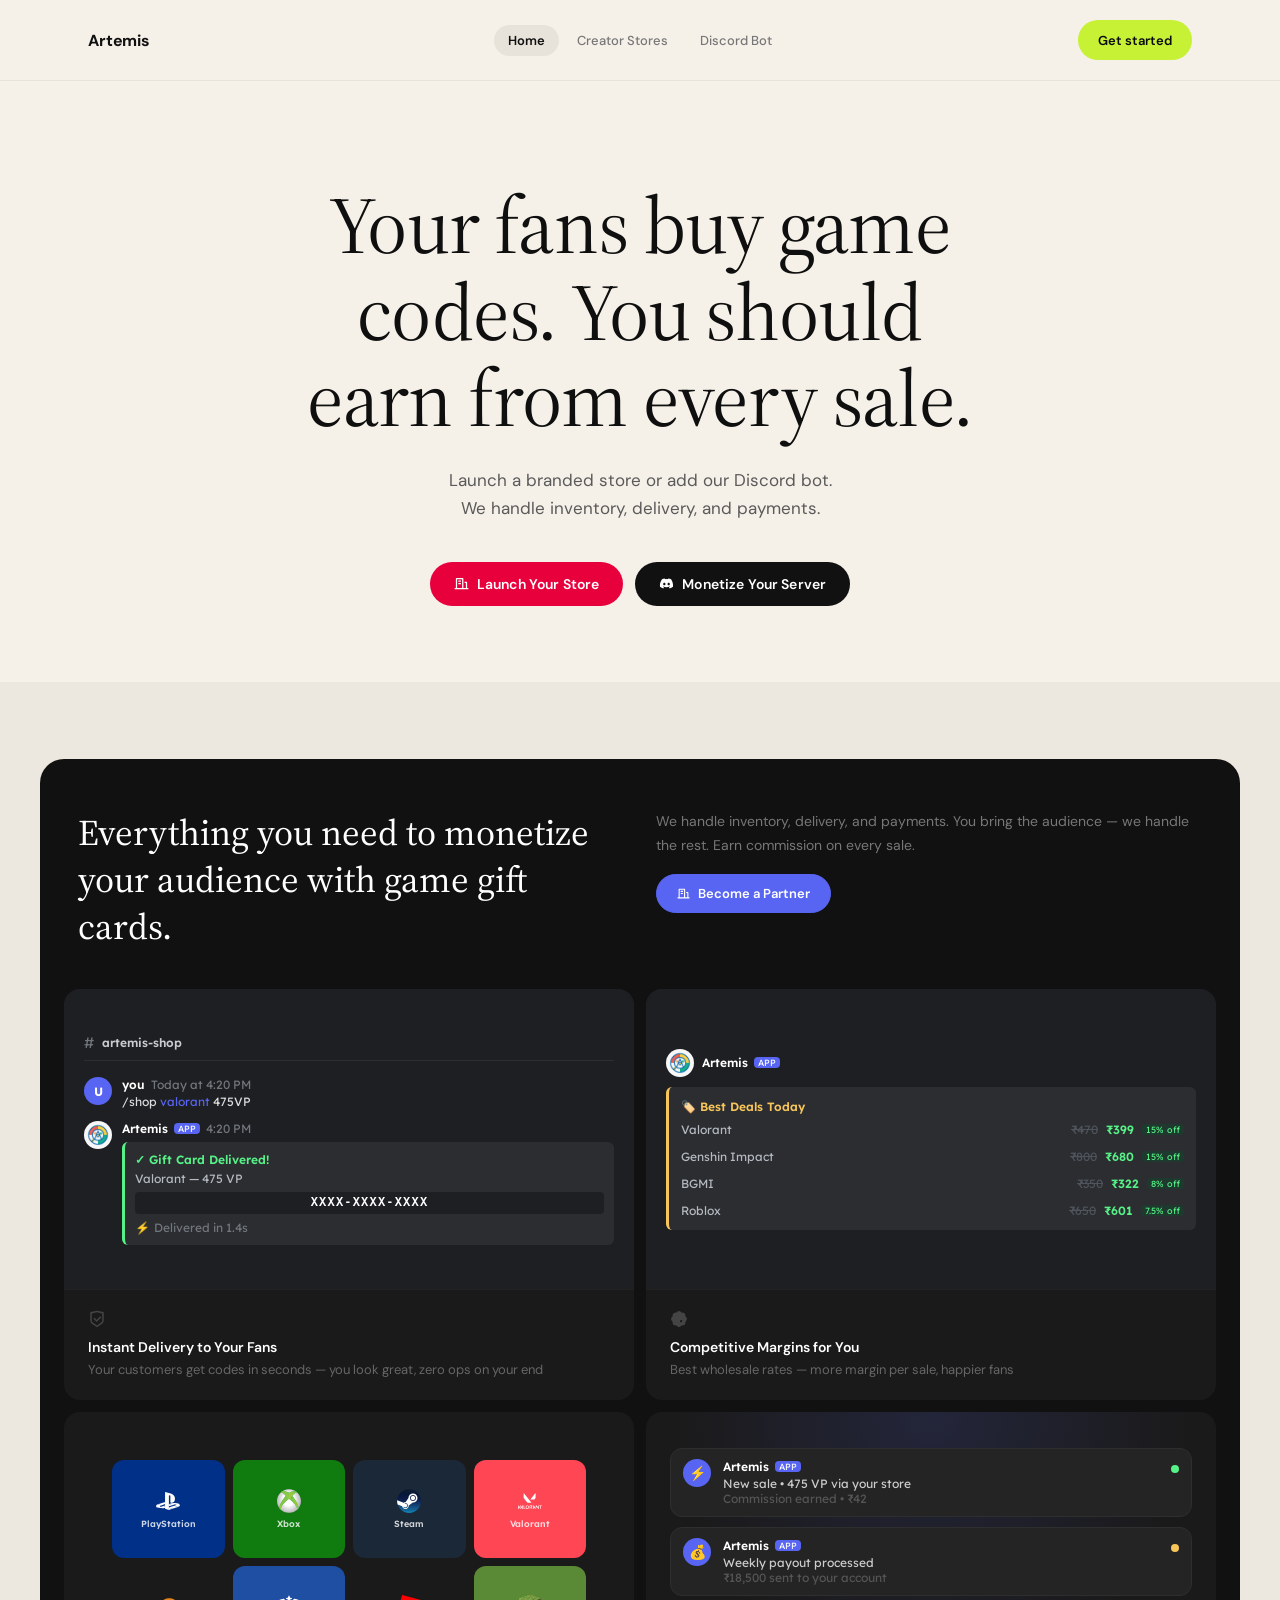
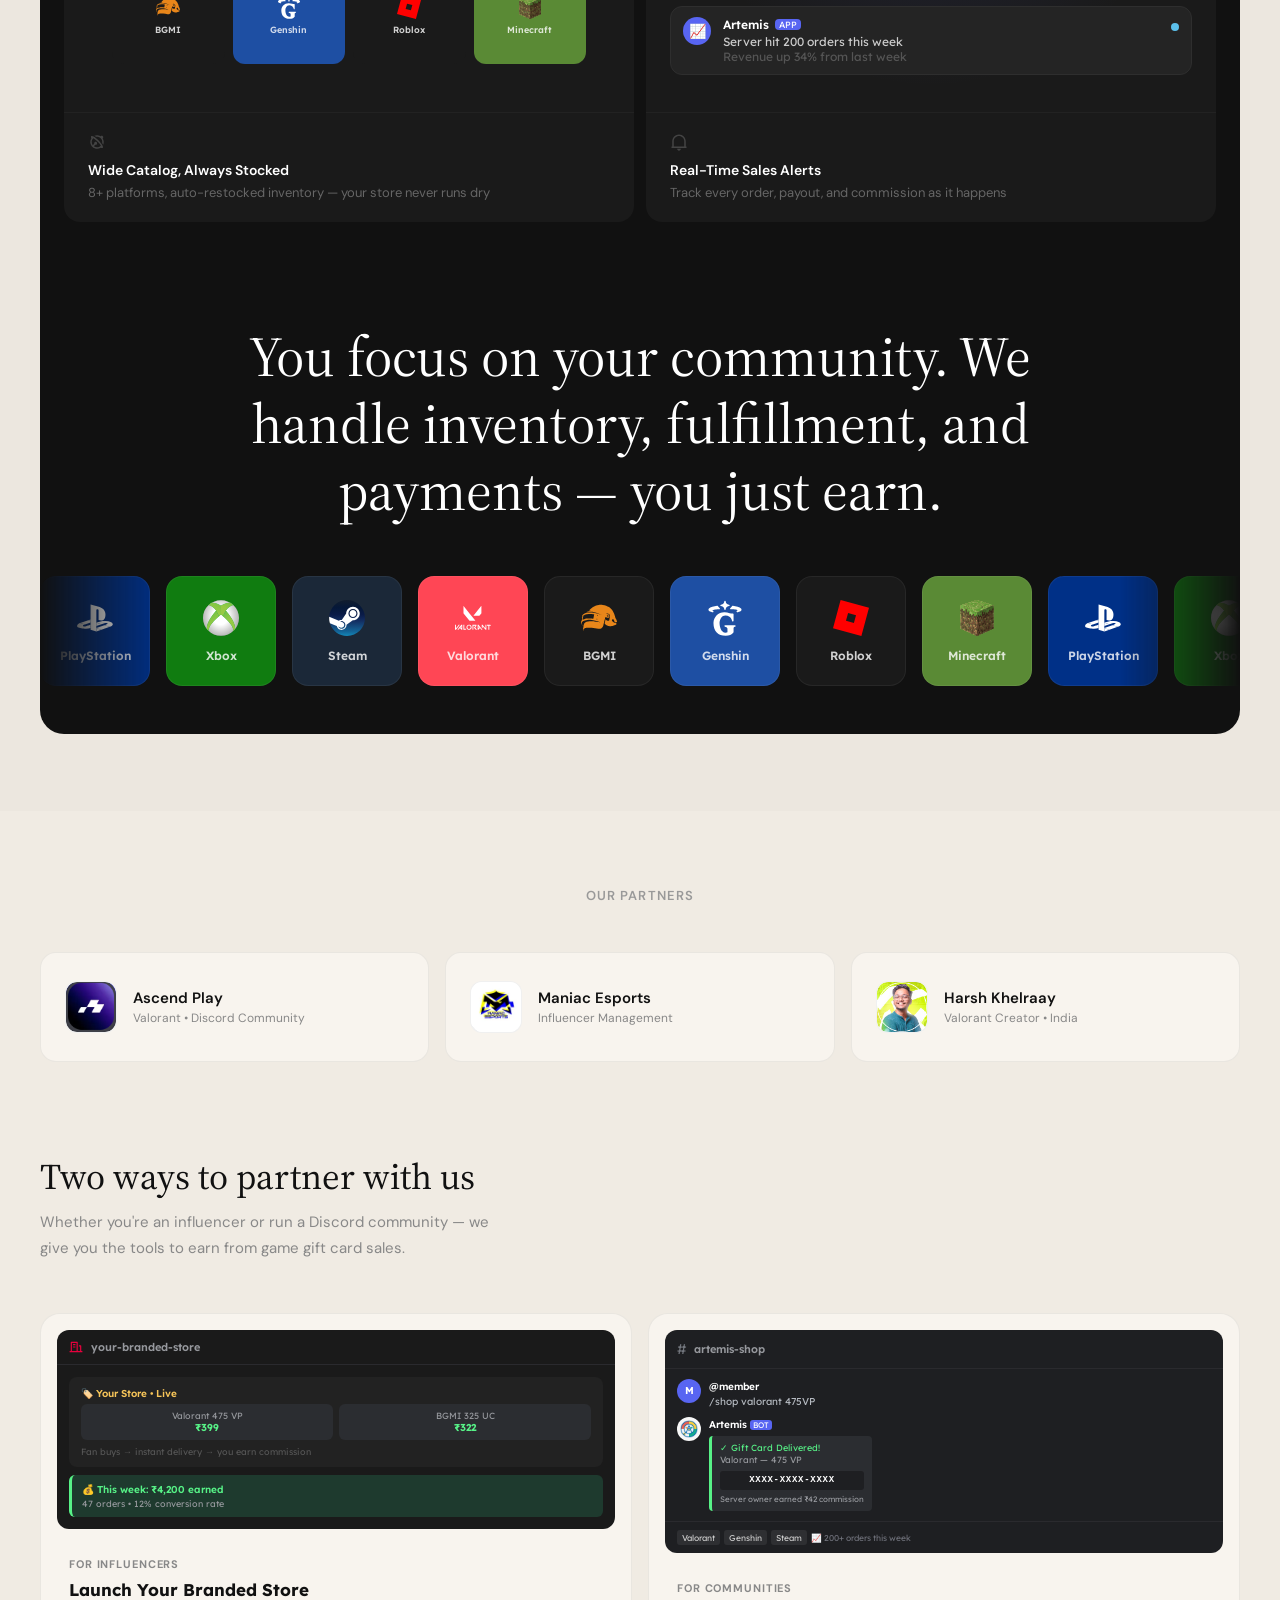
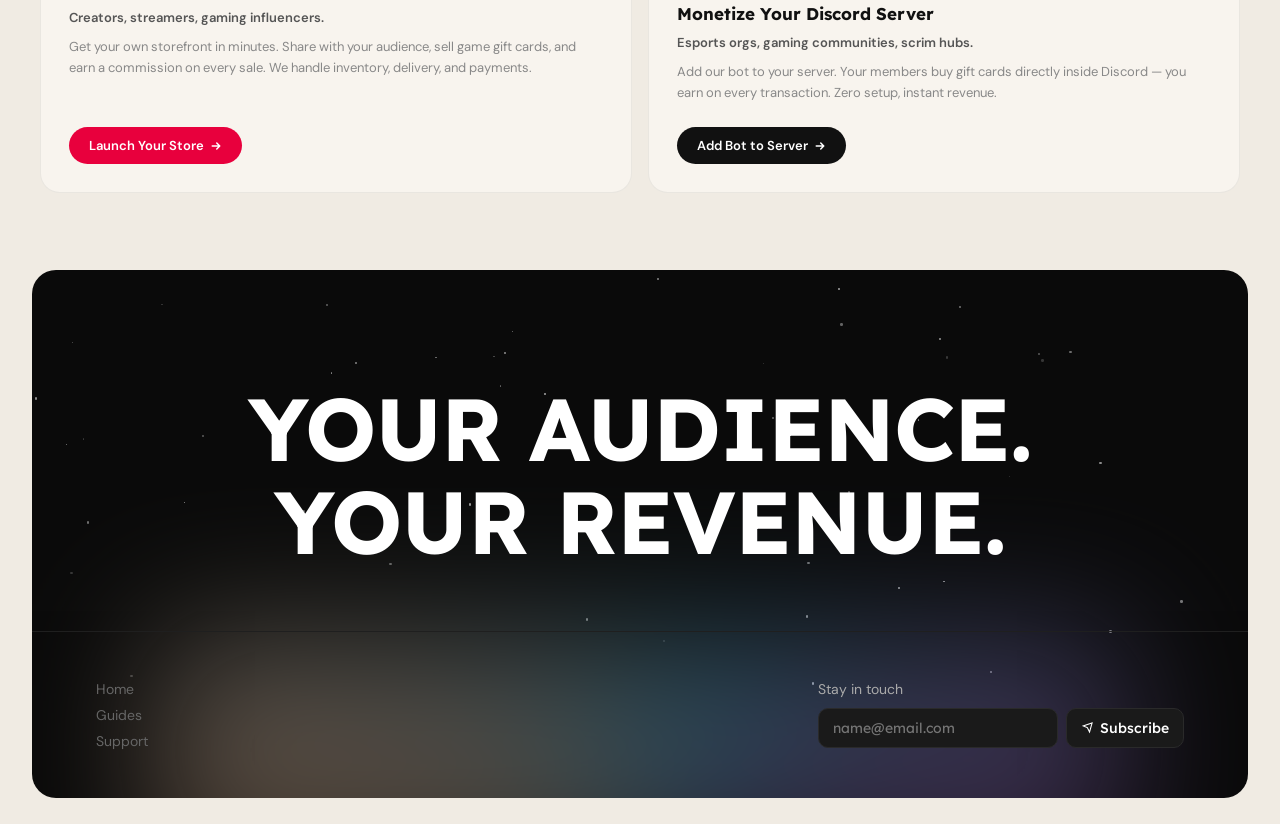
==== commit 7496e41c: "Link nav items to Creator Stores and Discord Bot pages Co-Authored-By: Claude Opus 4.6 (1M context) " ====
--- a/index.html
+++ b/index.html
@@ -770,8 +770,8 @@
           </a>
           <div class="nav-links">
             <a class="active" href="#">Home</a>
-            <a href="#">Creator Stores</a>
-            <a href="#">Discord Bot</a>
+            <a href="https://tejasdua143.github.io/creator-commerce-landing/?v=1">Creator Stores</a>
+            <a href="https://tejasdua143.github.io/artemis-landing/">Discord Bot</a>
           </div>
           <div class="nav-right">
             <button class="nav-cta" onclick="document.querySelector('.modal-overlay').classList.add('is-open')">Get started</button>
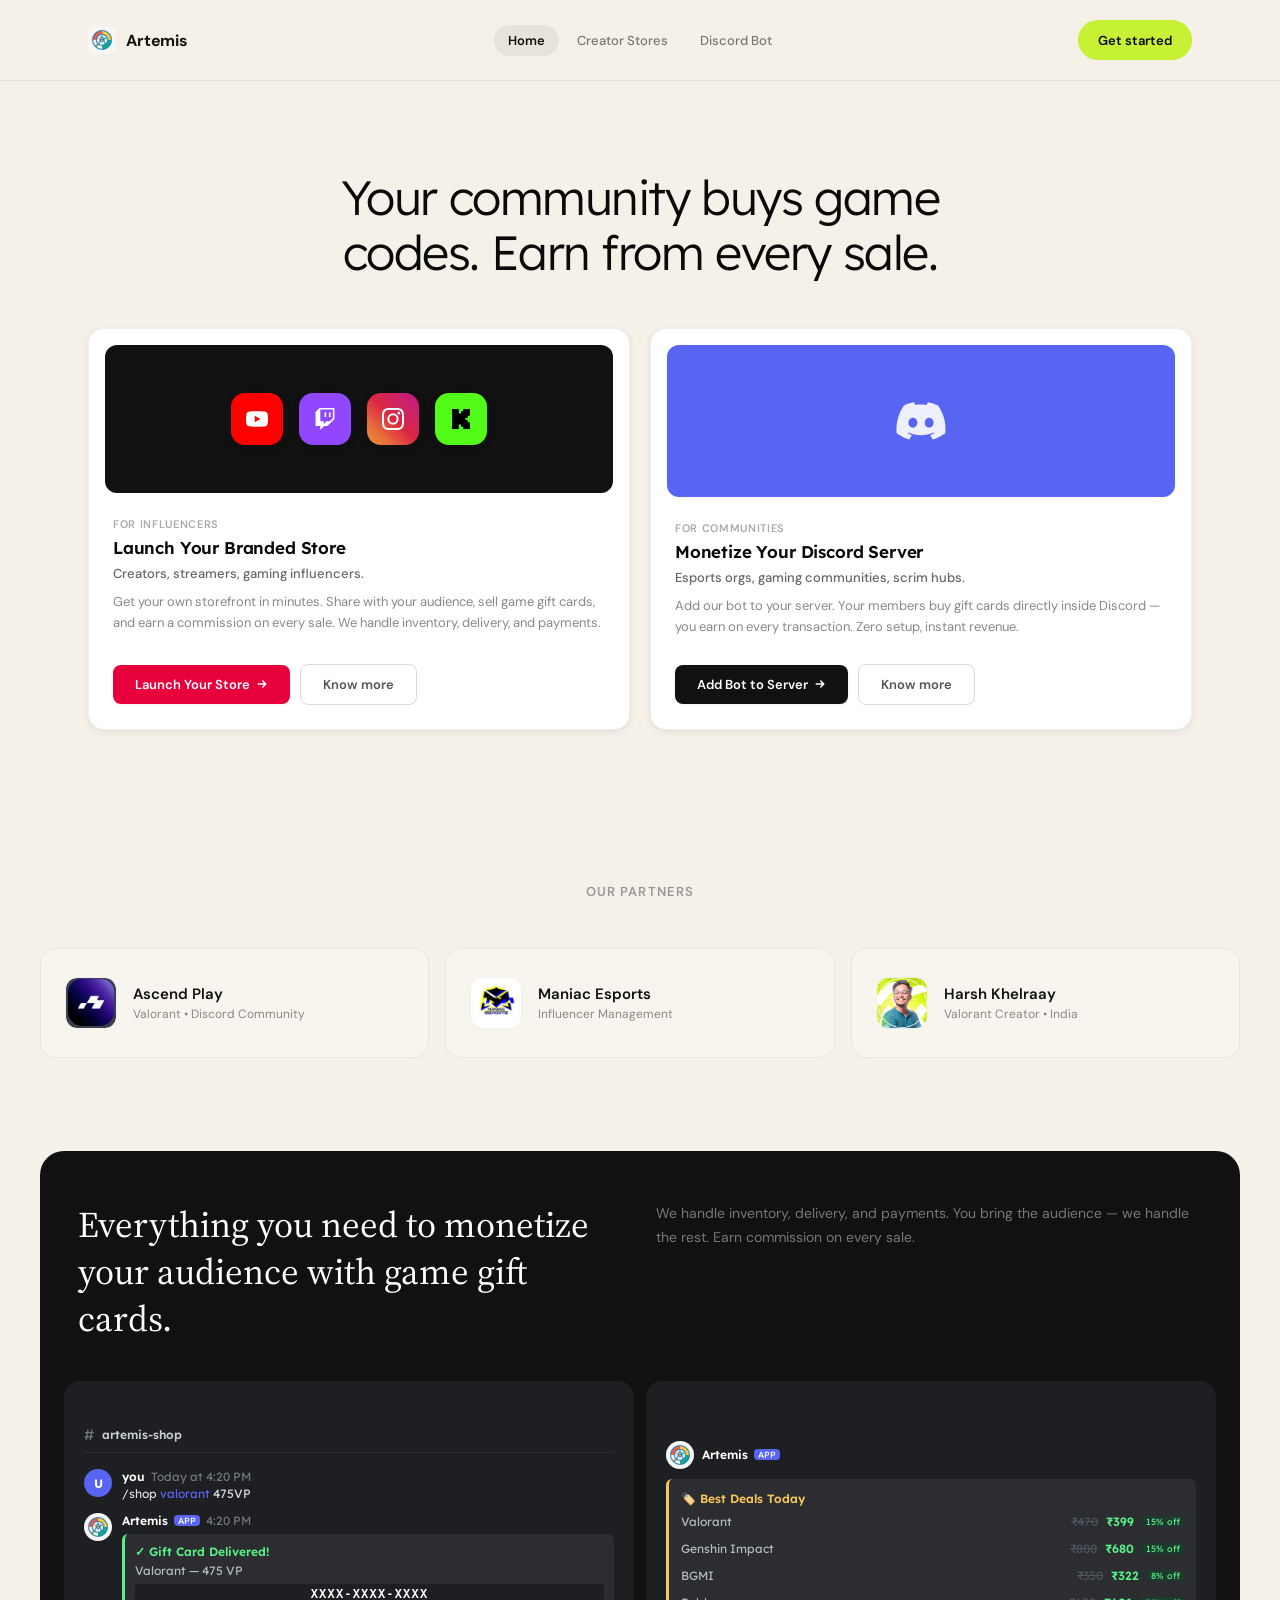
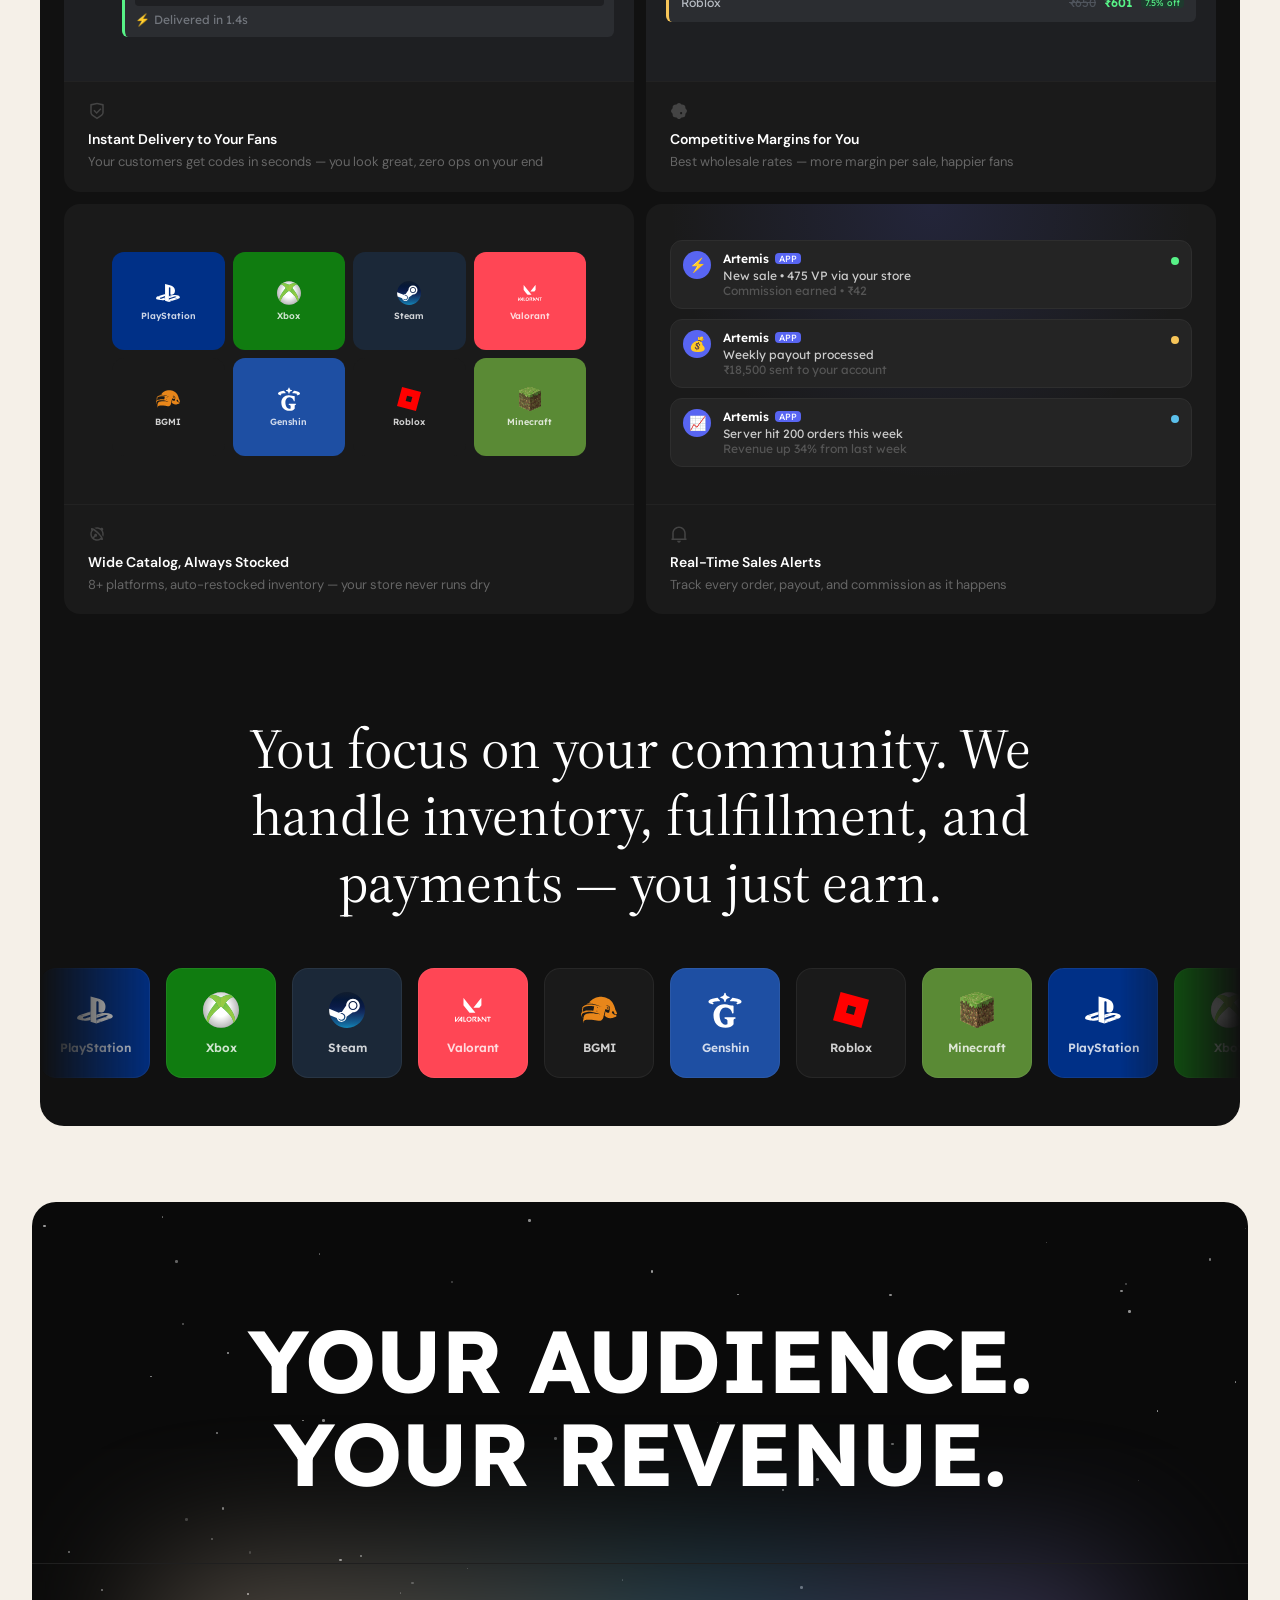
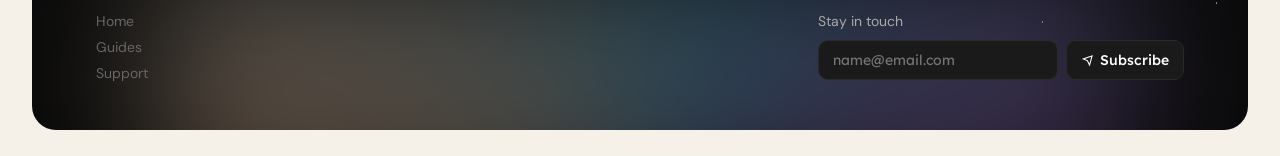
==== commit 23b81c25: "Redesign hero section + shared nav with Artemis logo - Combined hero and use-cases into single secti" ====
--- a/index.html
+++ b/index.html
@@ -183,51 +183,35 @@
     /* ── HERO SECTION ── */
     #home { background: #f5f0e8; }
     .hero-section {
-      padding: clamp(64px, 8vw, 120px) 24px clamp(48px, 6vw, 80px);
+      padding: clamp(56px, 7vw, 96px) 24px clamp(56px, 6vw, 80px);
       max-width: 1200px; margin: 0 auto;
+    }
+    @media (min-width:768px) { .hero-section { padding-left: 40px; padding-right: 40px; } }
+    @media (min-width:1024px) { .hero-section { padding-left: 48px; padding-right: 48px; } }
+    .hero-top {
       text-align: center;
+      margin-bottom: clamp(32px, 4vw, 48px);
     }
     .hero-title {
-      font-family: var(--font-source-serif);
-      font-weight: 400;
-      font-size: clamp(2.4rem, 7vw, 5rem);
-      line-height: 1.08;
-      letter-spacing: -0.01em;
-      color: #0f0f0f;
-      max-width: 48rem;
+      font-family: var(--font-lexend);
+      font-weight: 300;
+      font-size: clamp(2rem, 4.5vw, 3rem);
+      line-height: 1.15;
+      letter-spacing: -0.03em;
+      color: #0a0a0a;
+      max-width: 720px;
       margin: 0 auto;
-      text-wrap: balance;
-    }
-    .hero-subtitle {
-      text-align: center; max-width: 34rem; margin: 24px auto 40px;
-      font-size: clamp(15px, 2.5vw, 17px); line-height: 1.65;
-      color: #5a5a5a; font-family: var(--font-dm-sans); font-weight: 400;
-      text-wrap: balance;
-    }
-
-    /* Hero buttons */
-    .hero-buttons {
-      display: flex; flex-direction: column; align-items: center;
-      justify-content: center; gap: 12px;
-    }
-    @media (min-width:640px) { .hero-buttons { flex-direction: row; flex-wrap: wrap; } }
-    .hero-btn {
-      display: flex; align-items: center; gap: 8px;
-      width: 100%; justify-content: center;
-      padding: 13px 24px; border-radius: 100px;
-      font-size: 14px; font-weight: 600;
-      font-family: var(--font-dm-sans); letter-spacing: 0.01em;
-      transition: opacity 0.2s;
-    }
-    @media (min-width:640px) { .hero-btn { width: auto; } }
-    .hero-btn:hover { opacity: 0.8; }
-    .hero-btn-primary { background: #e8003d; color: #fff; }
-    .hero-btn-dark { background: #111; color: #fff; }
+    }
+    .hero-tagline {
+      font-size: 15px; line-height: 1.65;
+      color: #8a8a8a; font-family: var(--font-dm-sans); font-weight: 400;
+      max-width: 420px; margin: 16px auto 0;
+    }
 
 
     /* ── FEATURES DARK CARD ── */
     #features {
-      background: #ece7df;
+      background: #f5f0e8;
       padding: clamp(48px, 6vw, 80px) 16px;
     }
     .features-card {
@@ -470,7 +454,7 @@
 
     /* ── PARTNERS ── */
     #partners {
-      background: #f0ebe3;
+      background: #f5f0e8;
       padding: clamp(48px, 6vw, 80px) 16px clamp(8px, 2vw, 16px);
     }
     .partners-inner {
@@ -530,7 +514,7 @@
 
     /* ── USE CASES ── */
     #use-cases {
-      background: #f0ebe3;
+      background: #f5f0e8;
       padding: clamp(48px, 6vw, 80px) 16px;
     }
     @media (min-width:768px) { #use-cases { padding: clamp(48px,6vw,80px) 32px; } }
@@ -553,21 +537,43 @@
     }
 
     .use-cases-grid {
-      display: grid; grid-template-columns: 1fr; gap: 16px;
+      display: grid; grid-template-columns: 1fr; gap: 20px;
     }
     @media (min-width:768px) { .use-cases-grid { grid-template-columns: repeat(2, 1fr); } }
 
     .use-case-card {
-      background: #f8f4ee; border-radius: 20px;
+      background: #fff; border-radius: 16px;
       border: 1px solid rgba(0,0,0,0.06);
       overflow: hidden; display: flex; flex-direction: column;
-      transition: transform 0.3s cubic-bezier(0.22,1,0.36,1);
-    }
-    .use-case-card:hover { transform: translateY(-4px); }
+      box-shadow: 0 2px 8px rgba(50,50,70,0.06), 0 1px 3px rgba(0,0,0,0.04);
+      transition: transform 0.35s cubic-bezier(0.22,1,0.36,1), box-shadow 0.35s ease;
+    }
+    .use-case-card:hover {
+      transform: translateY(-4px);
+      box-shadow: 0 12px 32px rgba(50,50,70,0.1), 0 4px 12px rgba(0,0,0,0.06);
+    }
 
     /* Discord UI mockup inside use case cards */
+    .uc-icon-visual {
+      display: flex; align-items: center; justify-content: center;
+      padding: clamp(32px, 4vw, 48px) 24px;
+      background: #111;
+      border-radius: 12px;
+      margin: 16px 16px 0;
+    }
+    .uc-icon-row {
+      display: flex; align-items: center; gap: 16px;
+      flex-wrap: wrap; justify-content: center;
+    }
+    .uc-platform-icon {
+      width: 52px; height: 52px; border-radius: 14px;
+      display: flex; align-items: center; justify-content: center;
+      box-shadow: 0 2px 8px rgba(0,0,0,0.1);
+      transition: transform 0.25s ease;
+    }
+    .uc-platform-icon:hover { transform: translateY(-2px); }
     .uc-discord-mock {
-      background: #1e1f22; border-radius: 12px;
+      background: #1e1f22; border-radius: 10px;
       margin: 16px 16px 0; overflow: hidden;
     }
     .uc-discord-header {
@@ -622,43 +628,54 @@
     }
 
     .uc-card-info {
-      padding: clamp(20px,2.5vw,28px);
-      display: flex; flex-direction: column; flex: 1; gap: 8px;
+      padding: 24px;
+      display: flex; flex-direction: column; flex: 1; gap: 6px;
     }
     .uc-card-info .label {
-      font-size: 11px; font-weight: 700; letter-spacing: 0.08em;
-      text-transform: uppercase; color: #888;
+      font-size: 11px; font-weight: 600; letter-spacing: 0.06em;
+      text-transform: uppercase; color: #aaa;
       font-family: var(--font-dm-sans);
     }
     .uc-card-info h3 {
-      font-size: clamp(15px, 1.5vw, 17px); font-weight: 700; color: #111;
+      font-size: 17px; font-weight: 600; color: #0a0a0a;
       font-family: var(--font-lexend); line-height: 1.3;
+      letter-spacing: -0.01em;
     }
     .uc-card-info .subtitle {
-      font-size: 13px; font-weight: 600; color: #555;
+      font-size: 13px; font-weight: 500; color: #666;
       font-family: var(--font-dm-sans);
     }
     .uc-card-info .desc {
-      font-size: 13px; line-height: 1.65; color: #888;
-      font-family: var(--font-dm-sans); margin-top: 2px;
-    }
-    .uc-card-info .cta-area { margin-top: auto; padding-top: 16px; }
+      font-size: 13px; line-height: 1.6; color: #888;
+      font-family: var(--font-dm-sans); margin-top: 4px;
+    }
+    .uc-card-info .cta-area {
+      margin-top: auto; padding-top: 20px;
+      display: flex; align-items: center; gap: 10px; flex-wrap: wrap;
+    }
     .uc-cta-btn {
       display: inline-flex; align-items: center; gap: 6px;
-      padding: 10px 20px; border-radius: 100px;
+      padding: 11px 22px; border-radius: 8px;
       font-size: 13px; font-weight: 600; font-family: var(--font-dm-sans);
+      box-shadow: 0 1px 3px rgba(50,50,70,0.08);
       transition: opacity 0.2s;
     }
     .uc-cta-btn:hover { opacity: 0.8; }
     .uc-cta-btn.red { background: #e8003d; color: #fff; }
     .uc-cta-btn.dark { background: #111; color: #fff; }
+    .uc-cta-btn.ghost {
+      background: transparent; color: #555;
+      border: 1px solid rgba(0,0,0,0.15);
+      box-shadow: none;
+    }
+    .uc-cta-btn.ghost:hover { background: rgba(0,0,0,0.04); color: #333; }
     .uc-cta-btn.disabled {
       background: #f3f0eb; color: #bbb; cursor: not-allowed; border: 1px solid #e8e4de;
     }
 
     /* ── FOOTER ── */
     .footer-wrapper {
-      background: #f0ebe3;
+      background: #f5f0e8;
       padding: 0 clamp(16px,3vw,32px) clamp(16px,2vw,32px);
     }
     .site-footer {
@@ -766,11 +783,12 @@
       <div class="container">
         <div class="nav-inner">
           <a class="nav-brand" href="#">
+            <img src="artemis-logo.jpeg" alt="Artemis" style="width:28px;height:28px;border-radius:8px;object-fit:cover"/>
             <span class="nav-brand-text">Artemis</span>
           </a>
           <div class="nav-links">
-            <a class="active" href="#">Home</a>
-            <a href="https://tejasdua143.github.io/creator-commerce-landing/?v=1">Creator Stores</a>
+            <a class="active" href="https://tejasdua143.github.io/valorant-landing-clone/">Home</a>
+            <a href="https://tejasdua143.github.io/creator-commerce-landing/">Creator Stores</a>
             <a href="https://tejasdua143.github.io/artemis-landing/">Discord Bot</a>
           </div>
           <div class="nav-right">
@@ -786,15 +804,15 @@
     <!-- Mobile menu -->
     <div class="mobile-menu">
       <div class="mobile-menu-header">
-        <a class="nav-brand" href="#"><span class="nav-brand-text" style="color:#f0f0f2">Artemis</span></a>
+        <a class="nav-brand" href="#"><img src="artemis-logo.jpeg" alt="Artemis" style="width:28px;height:28px;border-radius:8px;object-fit:cover;"/><span class="nav-brand-text" style="color:#f0f0f2">Artemis</span></a>
         <button class="mobile-menu-close" aria-label="Close menu" onclick="document.querySelector('.mobile-menu').classList.remove('is-open')">
           <svg width="24" height="24" viewBox="0 0 24 24" fill="none" stroke="currentColor" stroke-width="2" stroke-linecap="round"><line x1="18" y1="6" x2="6" y2="18"/><line x1="6" y1="6" x2="18" y2="18"/></svg>
         </button>
       </div>
       <div class="mobile-menu-links">
-        <a class="active" href="#">Home</a>
-        <a href="#">Launch Your Store</a>
-        <a href="#">Monetize Your Server</a>
+        <a class="active" href="https://tejasdua143.github.io/valorant-landing-clone/">Home</a>
+        <a href="https://tejasdua143.github.io/creator-commerce-landing/">Creator Stores</a>
+        <a href="https://tejasdua143.github.io/artemis-landing/">Discord Bot</a>
       </div>
       <button class="mobile-menu-cta" onclick="document.querySelector('.modal-overlay').classList.add('is-open'); document.querySelector('.mobile-menu').classList.remove('is-open')">Get started</button>
     </div>
@@ -839,20 +857,106 @@
     <!-- ── HERO ── -->
     <section id="home">
       <div class="hero-section">
-        <h1 class="hero-title">Your fans buy game codes. You should earn from every sale.</h1>
-        <p class="hero-subtitle">Launch a branded store or add our Discord bot. We handle inventory, delivery, and payments.</p>
-
-        <div class="hero-buttons">
-          <a href="#" class="hero-btn hero-btn-primary" onclick="document.querySelector('.modal-overlay').classList.add('is-open');return false">
-            <svg stroke="currentColor" fill="currentColor" stroke-width="0" viewBox="0 0 24 24" height="15" width="15" xmlns="http://www.w3.org/2000/svg"><path d="M21 19H23V21H1V19H3V4C3 3.44772 3.44772 3 4 3H14C14.5523 3 15 3.44772 15 4V19H19V11H17V9H20C20.5523 9 21 9.44772 21 10V19ZM5 5V19H13V5H5ZM7 11H11V13H7V11ZM7 7H11V9H7V7Z"></path></svg>
-            Launch Your Store
+        <div class="hero-top">
+          <h1 class="hero-title">Your community buys game codes. Earn from every sale.</h1>
+        </div>
+
+        <div class="use-cases-grid">
+          <!-- Persona 1: Influencer Store -->
+          <div class="use-case-card">
+            <div class="uc-icon-visual">
+              <div class="uc-icon-row">
+                <div class="uc-platform-icon" style="background:#FF0000">
+                  <svg viewBox="0 0 24 24" fill="#fff" width="22" height="22"><path d="M23.498 6.186a3.016 3.016 0 0 0-2.122-2.136C19.505 3.545 12 3.545 12 3.545s-7.505 0-9.377.505A3.017 3.017 0 0 0 .502 6.186C0 8.07 0 12 0 12s0 3.93.502 5.814a3.016 3.016 0 0 0 2.122 2.136c1.871.505 9.376.505 9.376.505s7.505 0 9.377-.505a3.015 3.015 0 0 0 2.122-2.136C24 15.93 24 12 24 12s0-3.93-.502-5.814zM9.545 15.568V8.432L15.818 12l-6.273 3.568z"/></svg>
+                </div>
+                <div class="uc-platform-icon" style="background:#9146FF">
+                  <svg viewBox="0 0 24 24" fill="#fff" width="22" height="22"><path d="M11.571 4.714h1.715v5.143H11.57zm4.715 0H18v5.143h-1.714zM6 0L1.714 4.286v15.428h5.143V24l4.286-4.286h3.428L22.286 12V0zm14.571 11.143l-3.428 3.428h-3.429l-3 3v-3H6.857V1.714h13.714Z"/></svg>
+                </div>
+                <div class="uc-platform-icon" style="background:linear-gradient(45deg, #f09433, #e6683c, #dc2743, #cc2366, #bc1888)">
+                  <svg viewBox="0 0 24 24" fill="#fff" width="22" height="22"><path d="M12 2.163c3.204 0 3.584.012 4.85.07 3.252.148 4.771 1.691 4.919 4.919.058 1.265.069 1.645.069 4.849 0 3.205-.012 3.584-.069 4.849-.149 3.225-1.664 4.771-4.919 4.919-1.266.058-1.644.07-4.85.07-3.204 0-3.584-.012-4.849-.07-3.26-.149-4.771-1.699-4.919-4.92-.058-1.265-.07-1.644-.07-4.849 0-3.204.013-3.583.07-4.849.149-3.227 1.664-4.771 4.919-4.919 1.266-.057 1.645-.069 4.849-.069zM12 0C8.741 0 8.333.014 7.053.072 2.695.272.273 2.69.073 7.052.014 8.333 0 8.741 0 12c0 3.259.014 3.668.072 4.948.2 4.358 2.618 6.78 6.98 6.98C8.333 23.986 8.741 24 12 24c3.259 0 3.668-.014 4.948-.072 4.354-.2 6.782-2.618 6.979-6.98.059-1.28.073-1.689.073-4.948 0-3.259-.014-3.667-.072-4.947-.196-4.354-2.617-6.78-6.979-6.98C15.668.014 15.259 0 12 0zm0 5.838a6.162 6.162 0 1 0 0 12.324 6.162 6.162 0 0 0 0-12.324zM12 16a4 4 0 1 1 0-8 4 4 0 0 1 0 8zm6.406-11.845a1.44 1.44 0 1 0 0 2.881 1.44 1.44 0 0 0 0-2.881z"/></svg>
+                </div>
+                <div class="uc-platform-icon" style="background:#53FC18">
+                  <svg viewBox="0 0 24 24" fill="#000" width="20" height="20"><path d="M1.333 0h8v5.333H12V2.667h2.667V0h8v8H20v2.667h-2.667v2.666H20V16h2.667v8h-8v-2.667H12v-2.666H9.333V24h-8Z"/></svg>
+                </div>
+              </div>
+            </div>
+            <div class="uc-card-info">
+              <span class="label">For Influencers</span>
+              <h3>Launch Your Branded Store</h3>
+              <p class="subtitle">Creators, streamers, gaming influencers.</p>
+              <p class="desc">Get your own storefront in minutes. Share with your audience, sell game gift cards, and earn a commission on every sale. We handle inventory, delivery, and payments.</p>
+              <div class="cta-area">
+                <a href="#" class="uc-cta-btn red" onclick="document.querySelector('.modal-overlay').classList.add('is-open');return false">
+                  Launch Your Store
+                  <svg viewBox="0 0 16 16" fill="none" stroke="currentColor" stroke-width="2" stroke-linecap="round" stroke-linejoin="round" width="12" height="12"><path d="M3 8h10M9 4l4 4-4 4"/></svg>
+                </a>
+                <a href="#" class="uc-cta-btn ghost">Know more</a>
+              </div>
+            </div>
+          </div>
+
+          <!-- Persona 2: Discord Community -->
+          <div class="use-case-card">
+            <div class="uc-icon-visual" style="background:#5865F2">
+              <svg viewBox="0 0 24 24" fill="rgba(255,255,255,0.9)" width="56" height="56"><path d="M19.3034 5.33716C17.9344 4.71103 16.4805 4.2547 14.9629 4C14.7719 4.32899 14.5596 4.77471 14.411 5.12492C12.7969 4.89144 11.1944 4.89144 9.60255 5.12492C9.45397 4.77471 9.2311 4.32899 9.05068 4C7.52251 4.2547 6.06861 4.71103 4.70915 5.33716C1.96053 9.39111 1.21766 13.3495 1.5891 17.2549C3.41443 18.5815 5.17612 19.388 6.90701 19.9187C7.33151 19.3456 7.71356 18.73 8.04255 18.0827C7.41641 17.8492 6.82211 17.5627 6.24904 17.2231C6.39762 17.117 6.5462 17.0003 6.68416 16.8835C10.1438 18.4648 13.8911 18.4648 17.3082 16.8835C17.4568 17.0003 17.5948 17.117 17.7434 17.2231C17.1703 17.5627 16.576 17.8492 15.9499 18.0827C16.2789 18.73 16.6609 19.3456 17.0854 19.9187C18.8152 19.388 20.5875 18.5815 22.4033 17.2549C22.8596 12.7341 21.6806 8.80747 19.3034 5.33716ZM8.5201 14.8459C7.48007 14.8459 6.63107 13.9014 6.63107 12.7447C6.63107 11.5879 7.45884 10.6434 8.5201 10.6434C9.57071 10.6434 10.4303 11.5879 10.4091 12.7447C10.4091 13.9014 9.57071 14.8459 8.5201 14.8459ZM15.4936 14.8459C14.4535 14.8459 13.6034 13.9014 13.6034 12.7447C13.6034 11.5879 14.4323 10.6434 15.4936 10.6434C16.5442 10.6434 17.4038 11.5879 17.3825 12.7447C17.3825 13.9014 16.5548 14.8459 15.4936 14.8459Z"/></svg>
+            </div>
+            <div class="uc-card-info">
+              <span class="label">For Communities</span>
+              <h3>Monetize Your Discord Server</h3>
+              <p class="subtitle">Esports orgs, gaming communities, scrim hubs.</p>
+              <p class="desc">Add our bot to your server. Your members buy gift cards directly inside Discord &mdash; you earn on every transaction. Zero setup, instant revenue.</p>
+              <div class="cta-area">
+                <a href="#" class="uc-cta-btn dark">
+                  Add Bot to Server
+                  <svg viewBox="0 0 16 16" fill="none" stroke="currentColor" stroke-width="2" stroke-linecap="round" stroke-linejoin="round" width="12" height="12"><path d="M3 8h10M9 4l4 4-4 4"/></svg>
+                </a>
+                <a href="#" class="uc-cta-btn ghost">Know more</a>
+              </div>
+            </div>
+          </div>
+        </div>
+
+      </div>
+    </section>
+
+    <!-- ── PARTNERS ── -->
+    <section id="partners">
+      <div class="partners-inner">
+        <div class="partners-header-text">
+          <p>Our Partners</p>
+        </div>
+
+        <div class="partners-row">
+          <a class="partner-tile" href="https://discord.gg/jDHPNvwmhW" target="_blank" rel="noopener">
+            <div class="partner-tile-logo">
+              <img src="partners/ascend-play.png" alt="Ascend Play"/>
+            </div>
+            <div class="partner-tile-info">
+              <div class="name">Ascend Play</div>
+              <div class="role">Valorant &bull; Discord Community</div>
+            </div>
           </a>
-          <a href="#" class="hero-btn hero-btn-dark">
-            <svg stroke="currentColor" fill="currentColor" stroke-width="0" viewBox="0 0 24 24" height="15" width="15" xmlns="http://www.w3.org/2000/svg"><path d="M19.3034 5.33716C17.9344 4.71103 16.4805 4.2547 14.9629 4C14.7719 4.32899 14.5596 4.77471 14.411 5.12492C12.7969 4.89144 11.1944 4.89144 9.60255 5.12492C9.45397 4.77471 9.2311 4.32899 9.05068 4C7.52251 4.2547 6.06861 4.71103 4.70915 5.33716C1.96053 9.39111 1.21766 13.3495 1.5891 17.2549C3.41443 18.5815 5.17612 19.388 6.90701 19.9187C7.33151 19.3456 7.71356 18.73 8.04255 18.0827C7.41641 17.8492 6.82211 17.5627 6.24904 17.2231C6.39762 17.117 6.5462 17.0003 6.68416 16.8835C10.1438 18.4648 13.8911 18.4648 17.3082 16.8835C17.4568 17.0003 17.5948 17.117 17.7434 17.2231C17.1703 17.5627 16.576 17.8492 15.9499 18.0827C16.2789 18.73 16.6609 19.3456 17.0854 19.9187C18.8152 19.388 20.5875 18.5815 22.4033 17.2549C22.8596 12.7341 21.6806 8.80747 19.3034 5.33716ZM8.5201 14.8459C7.48007 14.8459 6.63107 13.9014 6.63107 12.7447C6.63107 11.5879 7.45884 10.6434 8.5201 10.6434C9.57071 10.6434 10.4303 11.5879 10.4091 12.7447C10.4091 13.9014 9.57071 14.8459 8.5201 14.8459ZM15.4936 14.8459C14.4535 14.8459 13.6034 13.9014 13.6034 12.7447C13.6034 11.5879 14.4323 10.6434 15.4936 10.6434C16.5442 10.6434 17.4038 11.5879 17.3825 12.7447C17.3825 13.9014 16.5548 14.8459 15.4936 14.8459Z"></path></svg>
-            Monetize Your Server
+
+          <a class="partner-tile" href="https://discord.gg/maniac-esports-692965277532684289" target="_blank" rel="noopener">
+            <div class="partner-tile-logo">
+              <img src="partners/maniac-esports.png" alt="Maniac Esports"/>
+            </div>
+            <div class="partner-tile-info">
+              <div class="name">Maniac Esports</div>
+              <div class="role">Influencer Management</div>
+            </div>
+          </a>
+
+          <a class="partner-tile" href="https://www.youtube.com/@harshkhelraay" target="_blank" rel="noopener">
+            <div class="partner-tile-logo">
+              <img src="partners/harsh-khelraay.jpg" alt="Harsh Khelraay"/>
+            </div>
+            <div class="partner-tile-info">
+              <div class="name">Harsh Khelraay</div>
+              <div class="role">Valorant Creator &bull; India</div>
+            </div>
           </a>
         </div>
-
       </div>
     </section>
 
@@ -863,10 +967,6 @@
           <h2>Everything you need to monetize your audience with game gift cards.</h2>
           <div class="features-header-right">
             <p>We handle inventory, delivery, and payments. You bring the audience &mdash; we handle the rest. Earn commission on every sale.</p>
-            <a href="#" class="features-discord-btn" onclick="document.querySelector('.modal-overlay').classList.add('is-open');return false">
-              <svg stroke="currentColor" fill="currentColor" stroke-width="0" viewBox="0 0 24 24" height="13" width="13" xmlns="http://www.w3.org/2000/svg"><path d="M21 19H23V21H1V19H3V4C3 3.44772 3.44772 3 4 3H14C14.5523 3 15 3.44772 15 4V19H19V11H17V9H20C20.5523 9 21 9.44772 21 10V19ZM5 5V19H13V5H5ZM7 11H11V13H7V11ZM7 7H11V9H7V7Z"></path></svg>
-              Become a Partner
-            </a>
           </div>
         </div>
 
@@ -1029,150 +1129,6 @@
       </div>
     </section>
 
-    <!-- ── PARTNERS ── -->
-    <section id="partners">
-      <div class="partners-inner">
-        <div class="partners-header-text">
-          <p>Our Partners</p>
-        </div>
-
-        <div class="partners-row">
-          <div class="partner-tile">
-            <div class="partner-tile-logo">
-              <img src="partners/ascend-play.png" alt="Ascend Play"/>
-            </div>
-            <div class="partner-tile-info">
-              <div class="name">Ascend Play</div>
-              <div class="role">Valorant &bull; Discord Community</div>
-            </div>
-          </div>
-
-          <div class="partner-tile">
-            <div class="partner-tile-logo">
-              <img src="partners/maniac-esports.png" alt="Maniac Esports"/>
-            </div>
-            <div class="partner-tile-info">
-              <div class="name">Maniac Esports</div>
-              <div class="role">Influencer Management</div>
-            </div>
-          </div>
-
-          <div class="partner-tile">
-            <div class="partner-tile-logo">
-              <img src="partners/harsh-khelraay.jpg" alt="Harsh Khelraay"/>
-            </div>
-            <div class="partner-tile-info">
-              <div class="name">Harsh Khelraay</div>
-              <div class="role">Valorant Creator &bull; India</div>
-            </div>
-          </div>
-        </div>
-      </div>
-    </section>
-
-    <!-- ── USE CASES ── -->
-    <section id="use-cases">
-      <div class="use-cases-inner">
-        <div class="use-cases-header">
-          <h2>Two ways to partner with us</h2>
-          <p>Whether you're an influencer or run a Discord community &mdash; we give you the tools to earn from game gift card sales.</p>
-        </div>
-
-        <div class="use-cases-grid">
-          <!-- Persona 1: Influencer Store -->
-          <div class="use-case-card">
-            <div class="uc-discord-mock" style="background:#1a1a1a">
-              <div class="uc-discord-header" style="border-color:#2a2a2e">
-                <svg stroke="currentColor" fill="currentColor" stroke-width="0" viewBox="0 0 24 24" style="color:#e8003d" height="14" width="14" xmlns="http://www.w3.org/2000/svg"><path d="M21 19H23V21H1V19H3V4C3 3.44772 3.44772 3 4 3H14C14.5523 3 15 3.44772 15 4V19H19V11H17V9H20C20.5523 9 21 9.44772 21 10V19ZM5 5V19H13V5H5ZM7 11H11V13H7V11ZM7 7H11V9H7V7Z"></path></svg>
-                <span class="channel-name">your-branded-store</span>
-              </div>
-              <div class="uc-discord-body" style="padding:12px">
-                <div style="background:#222;border-radius:8px;padding:10px 12px;margin-bottom:8px">
-                  <p style="font-size:10px;color:#f7c559;font-weight:600;margin-bottom:4px">&#127991;&#65039; Your Store &bull; Live</p>
-                  <div style="display:flex;gap:6px;margin-bottom:6px">
-                    <div style="background:#2b2d31;border-radius:6px;padding:6px 8px;flex:1;text-align:center">
-                      <p style="font-size:9px;color:#96989d">Valorant 475 VP</p>
-                      <p style="font-size:10px;color:#57f287;font-weight:700">&#8377;399</p>
-                    </div>
-                    <div style="background:#2b2d31;border-radius:6px;padding:6px 8px;flex:1;text-align:center">
-                      <p style="font-size:9px;color:#96989d">BGMI 325 UC</p>
-                      <p style="font-size:10px;color:#57f287;font-weight:700">&#8377;322</p>
-                    </div>
-                  </div>
-                  <p style="font-size:9px;color:#555">Fan buys &rarr; instant delivery &rarr; you earn commission</p>
-                </div>
-                <div style="background:#1e3a2e;border-radius:6px;padding:8px 10px;border-left:3px solid #57f287">
-                  <p style="font-size:10px;color:#57f287;font-weight:600">&#128176; This week: &#8377;4,200 earned</p>
-                  <p style="font-size:9px;color:#96989d;margin-top:2px">47 orders &bull; 12% conversion rate</p>
-                </div>
-              </div>
-            </div>
-            <div class="uc-card-info">
-              <span class="label">For Influencers</span>
-              <h3>Launch Your Branded Store</h3>
-              <p class="subtitle">Creators, streamers, gaming influencers.</p>
-              <p class="desc">Get your own storefront in minutes. Share with your audience, sell game gift cards, and earn a commission on every sale. We handle inventory, delivery, and payments.</p>
-              <div class="cta-area">
-                <a href="#" class="uc-cta-btn red" onclick="document.querySelector('.modal-overlay').classList.add('is-open');return false">
-                  Launch Your Store
-                  <svg viewBox="0 0 16 16" fill="none" stroke="currentColor" stroke-width="2" stroke-linecap="round" stroke-linejoin="round" width="12" height="12"><path d="M3 8h10M9 4l4 4-4 4"/></svg>
-                </a>
-              </div>
-            </div>
-          </div>
-
-          <!-- Persona 2: Discord Community -->
-          <div class="use-case-card">
-            <div class="uc-discord-mock">
-              <div class="uc-discord-header">
-                <span class="hash">#</span>
-                <span class="channel-name">artemis-shop</span>
-              </div>
-              <div class="uc-discord-body">
-                <div class="msg">
-                  <div class="av" style="background:#5865F2">M</div>
-                  <div class="text">
-                    <span class="user-name">@member</span>
-                    <br/>/shop valorant 475VP
-                  </div>
-                </div>
-                <div class="msg">
-                  <div class="av"><img src="artemis-logo.jpeg" alt="A"/></div>
-                  <div class="text">
-                    <span class="user-name">Artemis</span> <span class="app-badge">BOT</span>
-                    <div class="mini-embed" style="border-left:3px solid #57f287">
-                      <p><span class="highlight">&#10003; Gift Card Delivered!</span></p>
-                      <p>Valorant &mdash; 475 VP</p>
-                      <div class="code-block">XXXX-XXXX-XXXX</div>
-                      <p style="margin-top:4px;color:#96989d;font-size:8px">Server owner earned &#8377;42 commission</p>
-                    </div>
-                  </div>
-                </div>
-              </div>
-              <div class="uc-discord-footer">
-                <span class="tag">Valorant</span>
-                <span class="tag">Genshin</span>
-                <span class="tag">Steam</span>
-                <span class="stat">&#128200; 200+ orders this week</span>
-              </div>
-            </div>
-            <div class="uc-card-info">
-              <span class="label">For Communities</span>
-              <h3>Monetize Your Discord Server</h3>
-              <p class="subtitle">Esports orgs, gaming communities, scrim hubs.</p>
-              <p class="desc">Add our bot to your server. Your members buy gift cards directly inside Discord &mdash; you earn on every transaction. Zero setup, instant revenue.</p>
-              <div class="cta-area">
-                <a href="#" class="uc-cta-btn dark">
-                  Add Bot to Server
-                  <svg viewBox="0 0 16 16" fill="none" stroke="currentColor" stroke-width="2" stroke-linecap="round" stroke-linejoin="round" width="12" height="12"><path d="M3 8h10M9 4l4 4-4 4"/></svg>
-                </a>
-              </div>
-            </div>
-          </div>
-        </div>
-      </div>
-    </section>
-
     <!-- ── FOOTER ── -->
     <div class="footer-wrapper">
       <footer class="site-footer">
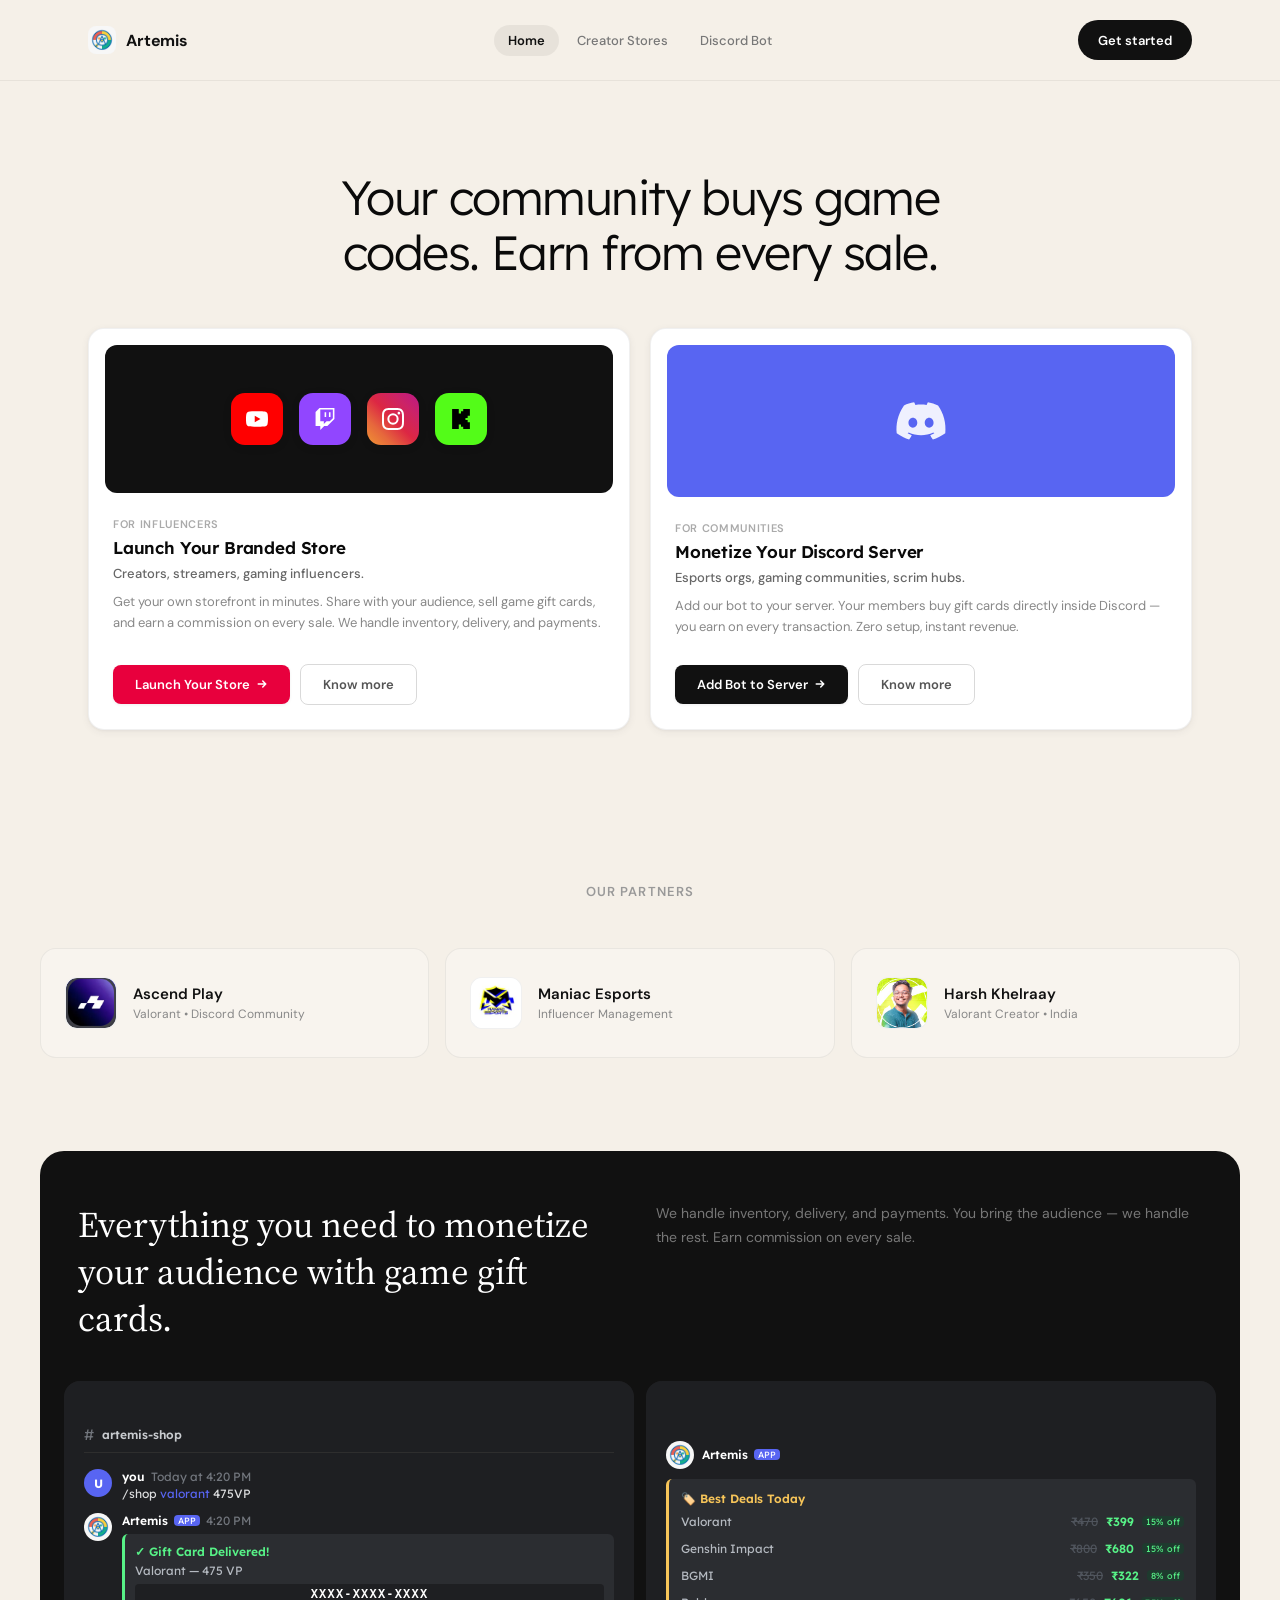
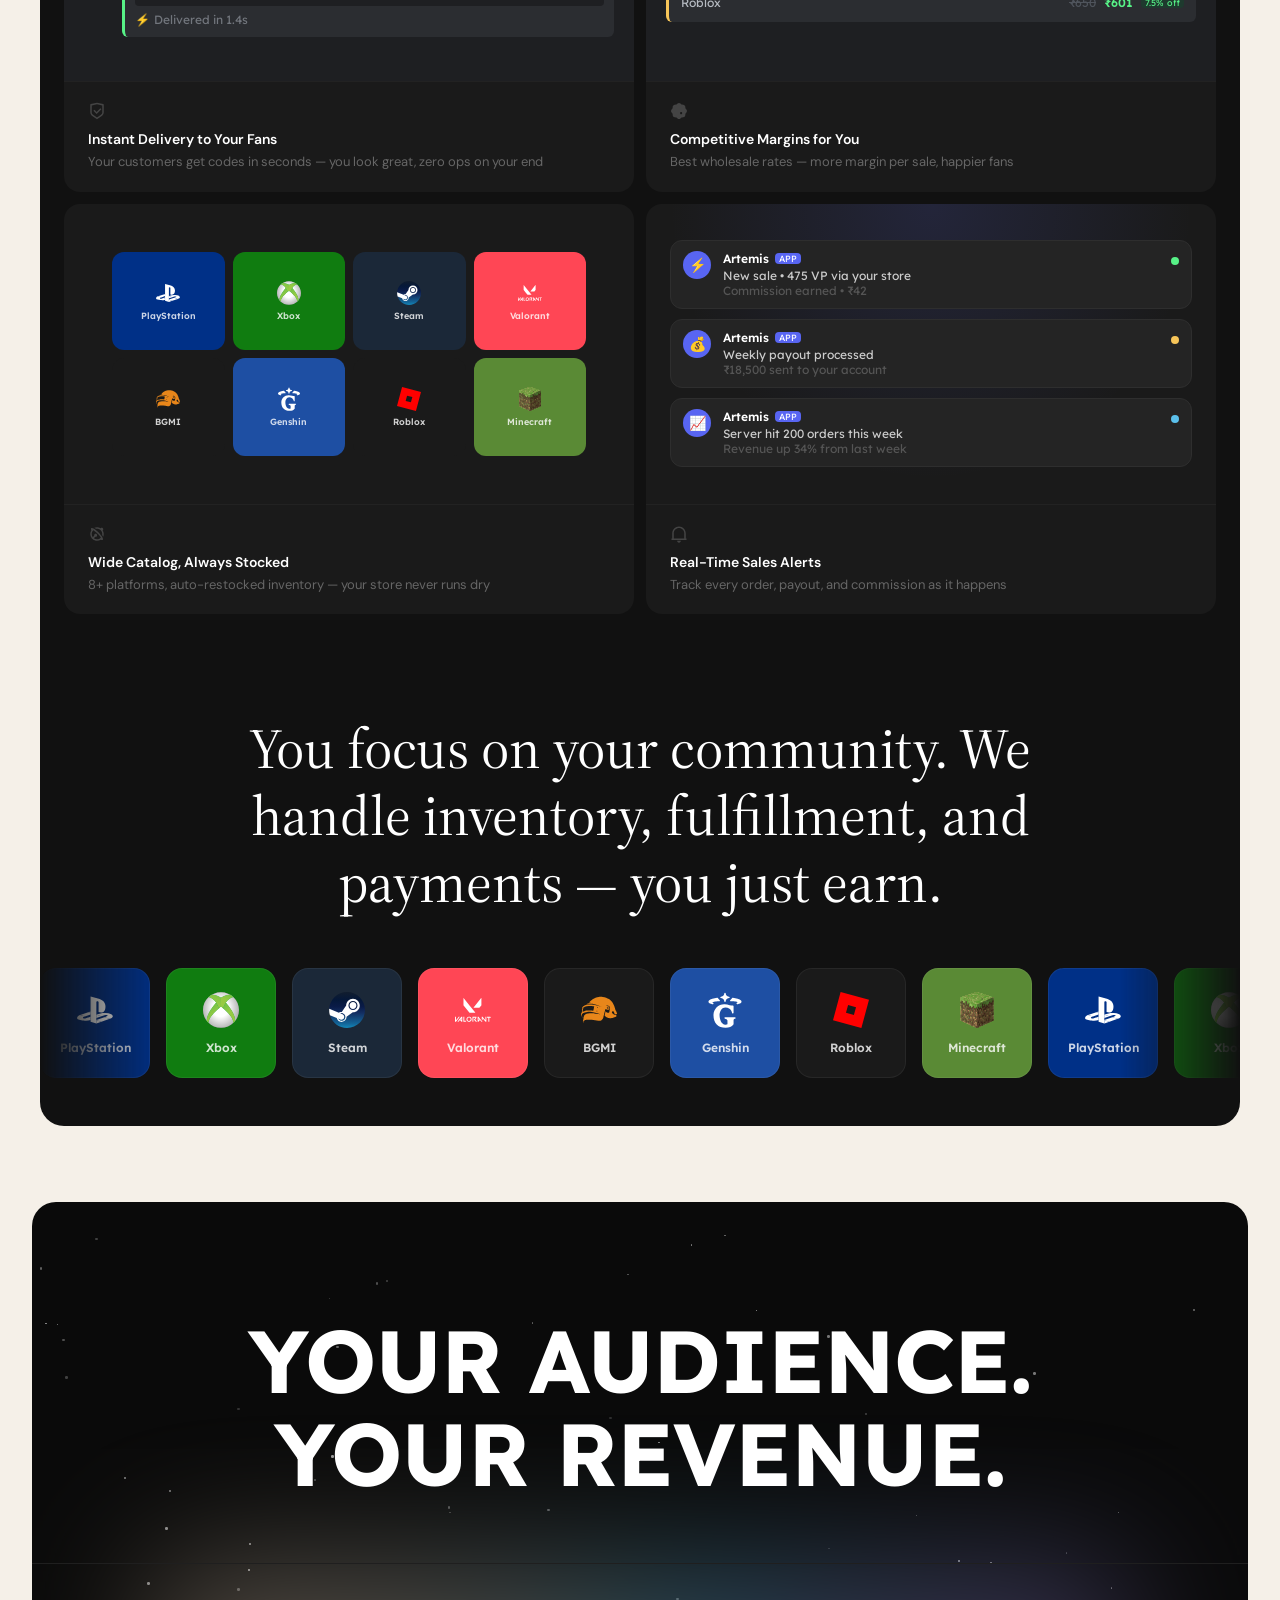
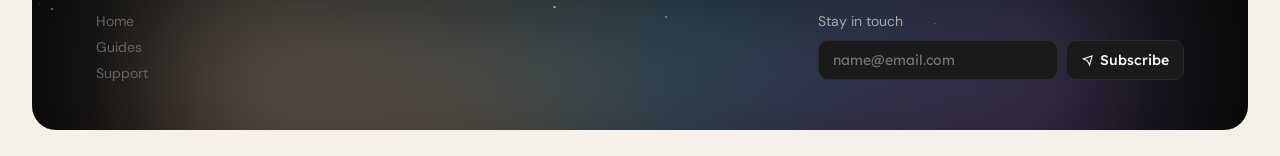
==== commit e80abae8: "Black CTA button on home page nav Co-Authored-By: Claude Opus 4.6 (1M context) <noreply@anthropic.co" ====
--- a/index.html
+++ b/index.html
@@ -78,13 +78,13 @@
     .cc-nav-root .nav-links a:hover { color: #111; background: rgba(0,0,0,0.06); }
     .cc-nav-root .nav-links a.active { color: #111; background: rgba(0,0,0,0.06); font-weight: 600; }
     .cc-nav-root .nav-cta {
-      background: #c6f135; height: 40px; color: #0a0a0f;
+      background: #111; height: 40px; color: #fff;
       border-radius: 9999px; font-size: 13px; font-weight: 600;
       font-family: var(--font-dm-sans);
       padding: 0 20px; display: inline-flex; align-items: center; justify-content: center;
       transition: background 0.2s, transform 0.2s;
     }
-    .cc-nav-root .nav-cta:hover { background: #d4f85a; transform: translateY(-1px); }
+    .cc-nav-root .nav-cta:hover { background: #333; transform: translateY(-1px); }
     .cc-nav-root .nav-toggle {
       width: 40px; height: 40px; color: #111; border-radius: 8px;
       display: flex; align-items: center; justify-content: center;
@@ -114,7 +114,7 @@
     .mobile-menu-links a:hover { color: #f0f0f2; background: rgba(255,255,255,0.05); }
     .mobile-menu-links a.active { color: #f0f0f2; background: rgba(255,255,255,0.08); font-weight: 600; }
     .mobile-menu-cta {
-      background: #c6f135; height: 52px; color: #0a0a0f;
+      background: #111; height: 52px; color: #fff;
       border-radius: 9999px; font-size: 15px; font-weight: 600;
       font-family: var(--font-dm-sans);
       display: flex; align-items: center; justify-content: center; margin-top: auto;
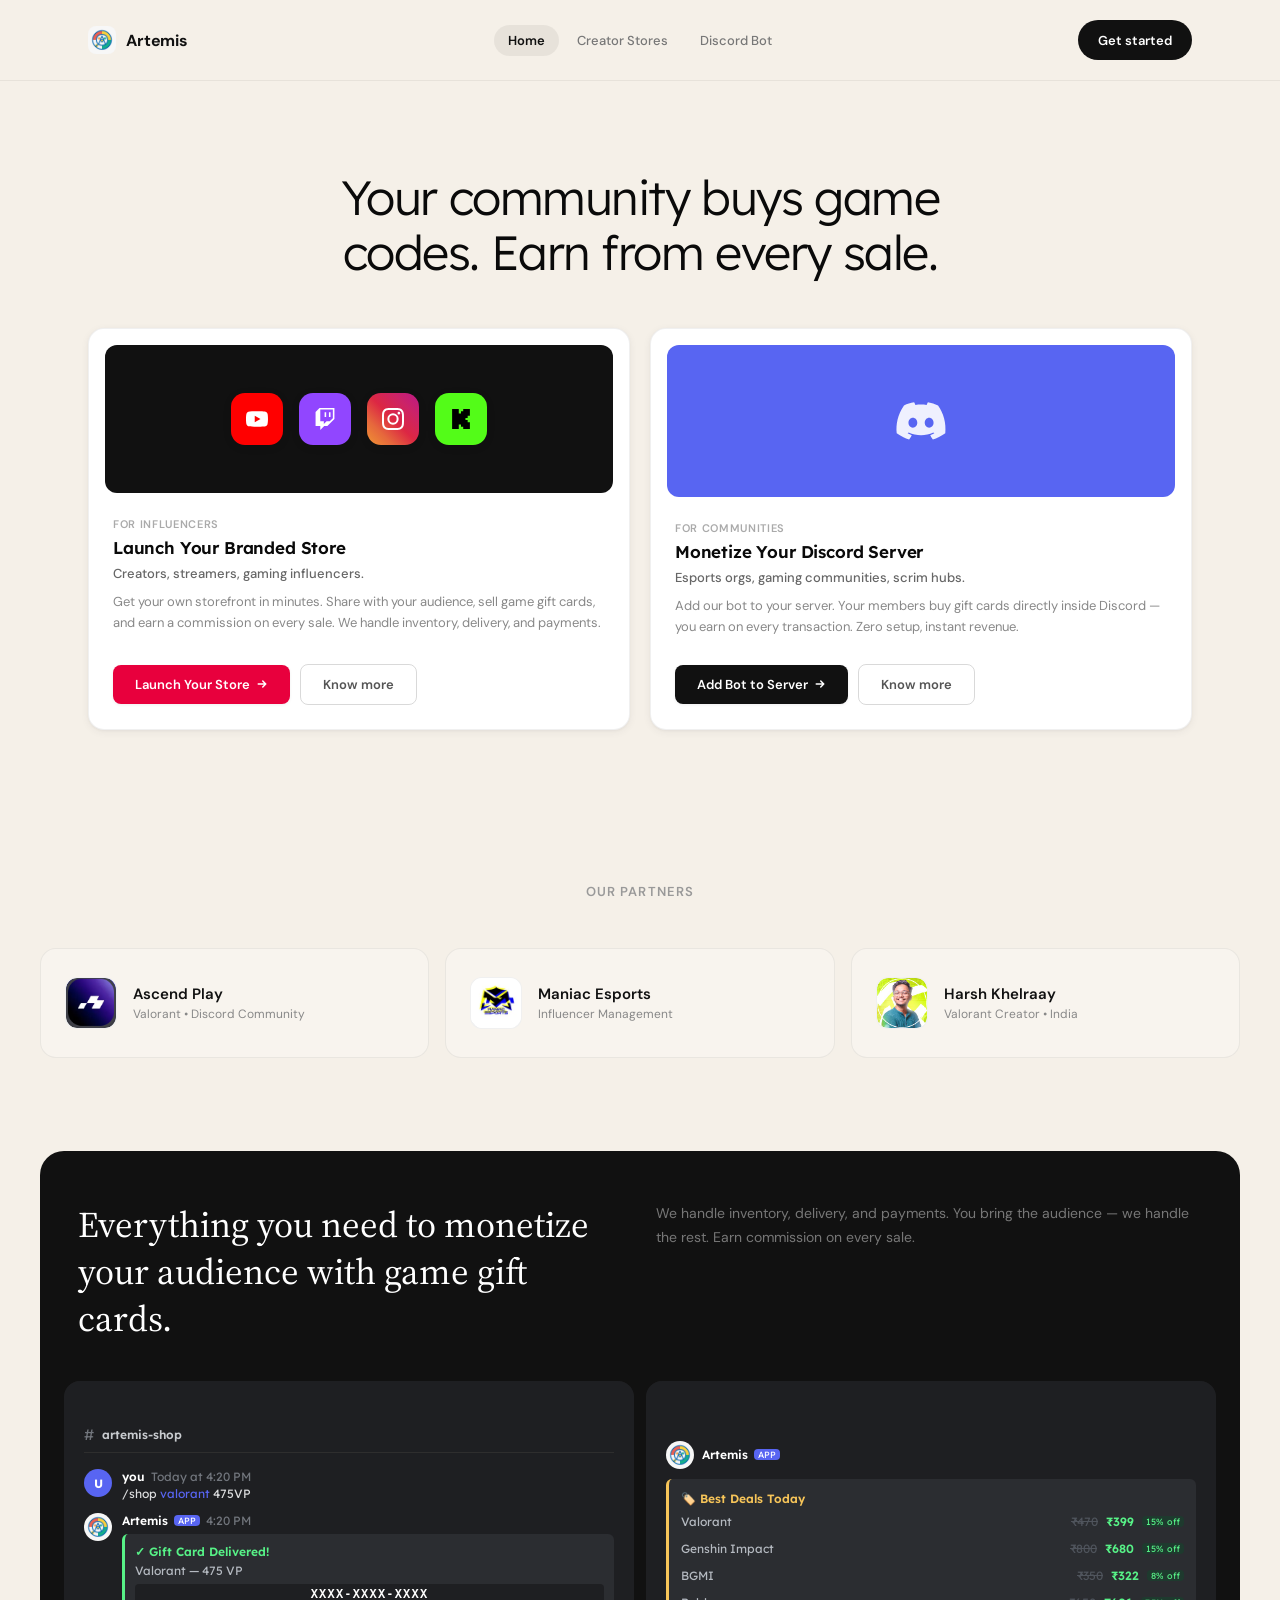
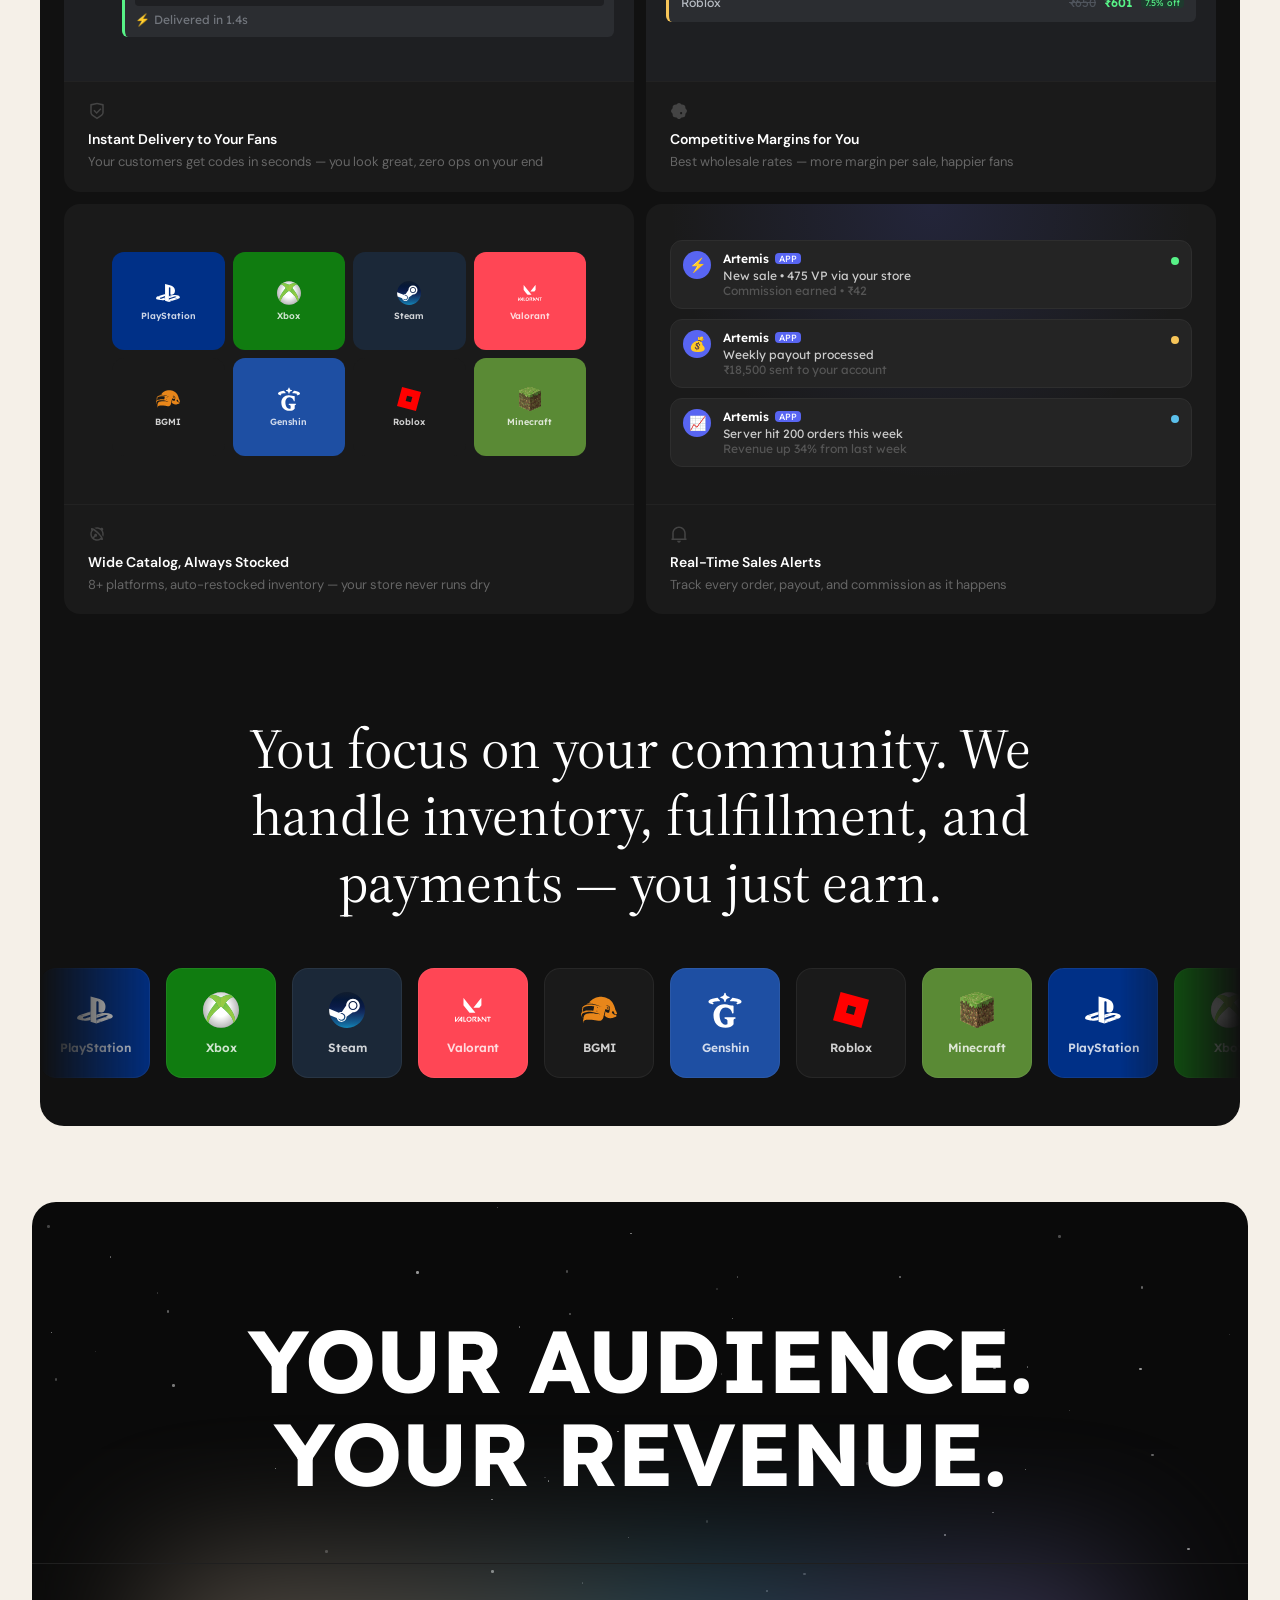
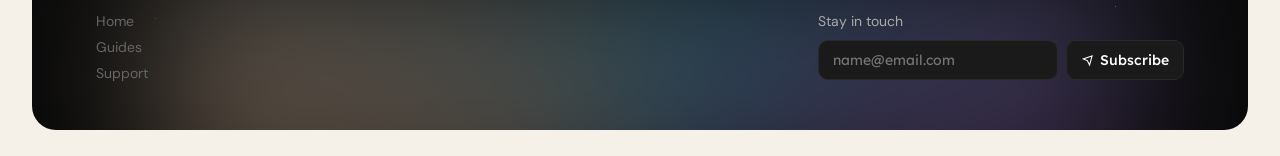
==== commit 50b3a999: "Merge all 3 pages into single repo with shared nav - /index.html → Home - /creator-stores/index.html" ====
--- a/index.html
+++ b/index.html
@@ -787,9 +787,9 @@
             <span class="nav-brand-text">Artemis</span>
           </a>
           <div class="nav-links">
-            <a class="active" href="https://tejasdua143.github.io/valorant-landing-clone/">Home</a>
-            <a href="https://tejasdua143.github.io/creator-commerce-landing/">Creator Stores</a>
-            <a href="https://tejasdua143.github.io/artemis-landing/">Discord Bot</a>
+            <a class="active" href="/valorant-landing-clone/">Home</a>
+            <a href="/valorant-landing-clone/creator-stores/">Creator Stores</a>
+            <a href="/valorant-landing-clone/discord-bot/">Discord Bot</a>
           </div>
           <div class="nav-right">
             <button class="nav-cta" onclick="document.querySelector('.modal-overlay').classList.add('is-open')">Get started</button>
@@ -810,9 +810,9 @@
         </button>
       </div>
       <div class="mobile-menu-links">
-        <a class="active" href="https://tejasdua143.github.io/valorant-landing-clone/">Home</a>
-        <a href="https://tejasdua143.github.io/creator-commerce-landing/">Creator Stores</a>
-        <a href="https://tejasdua143.github.io/artemis-landing/">Discord Bot</a>
+        <a class="active" href="/valorant-landing-clone/">Home</a>
+        <a href="/valorant-landing-clone/creator-stores/">Creator Stores</a>
+        <a href="/valorant-landing-clone/discord-bot/">Discord Bot</a>
       </div>
       <button class="mobile-menu-cta" onclick="document.querySelector('.modal-overlay').classList.add('is-open'); document.querySelector('.mobile-menu').classList.remove('is-open')">Get started</button>
     </div>
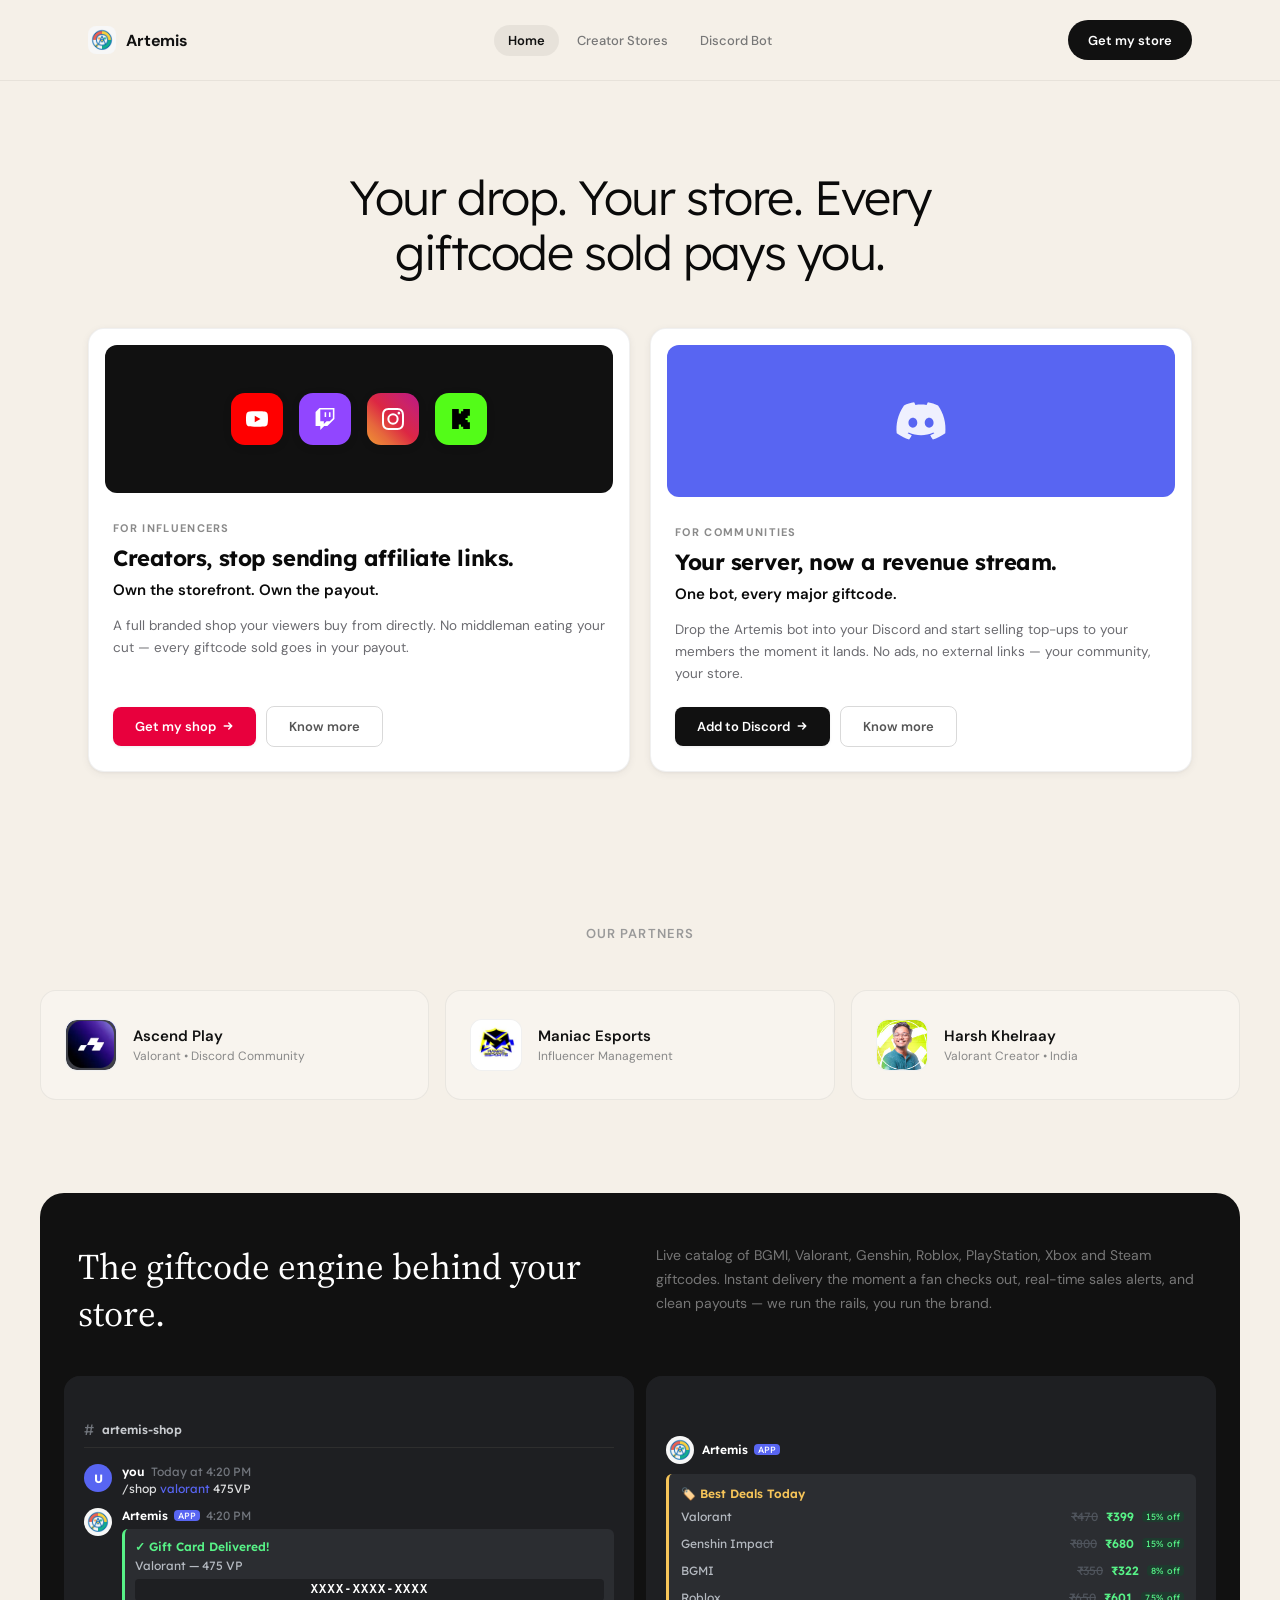
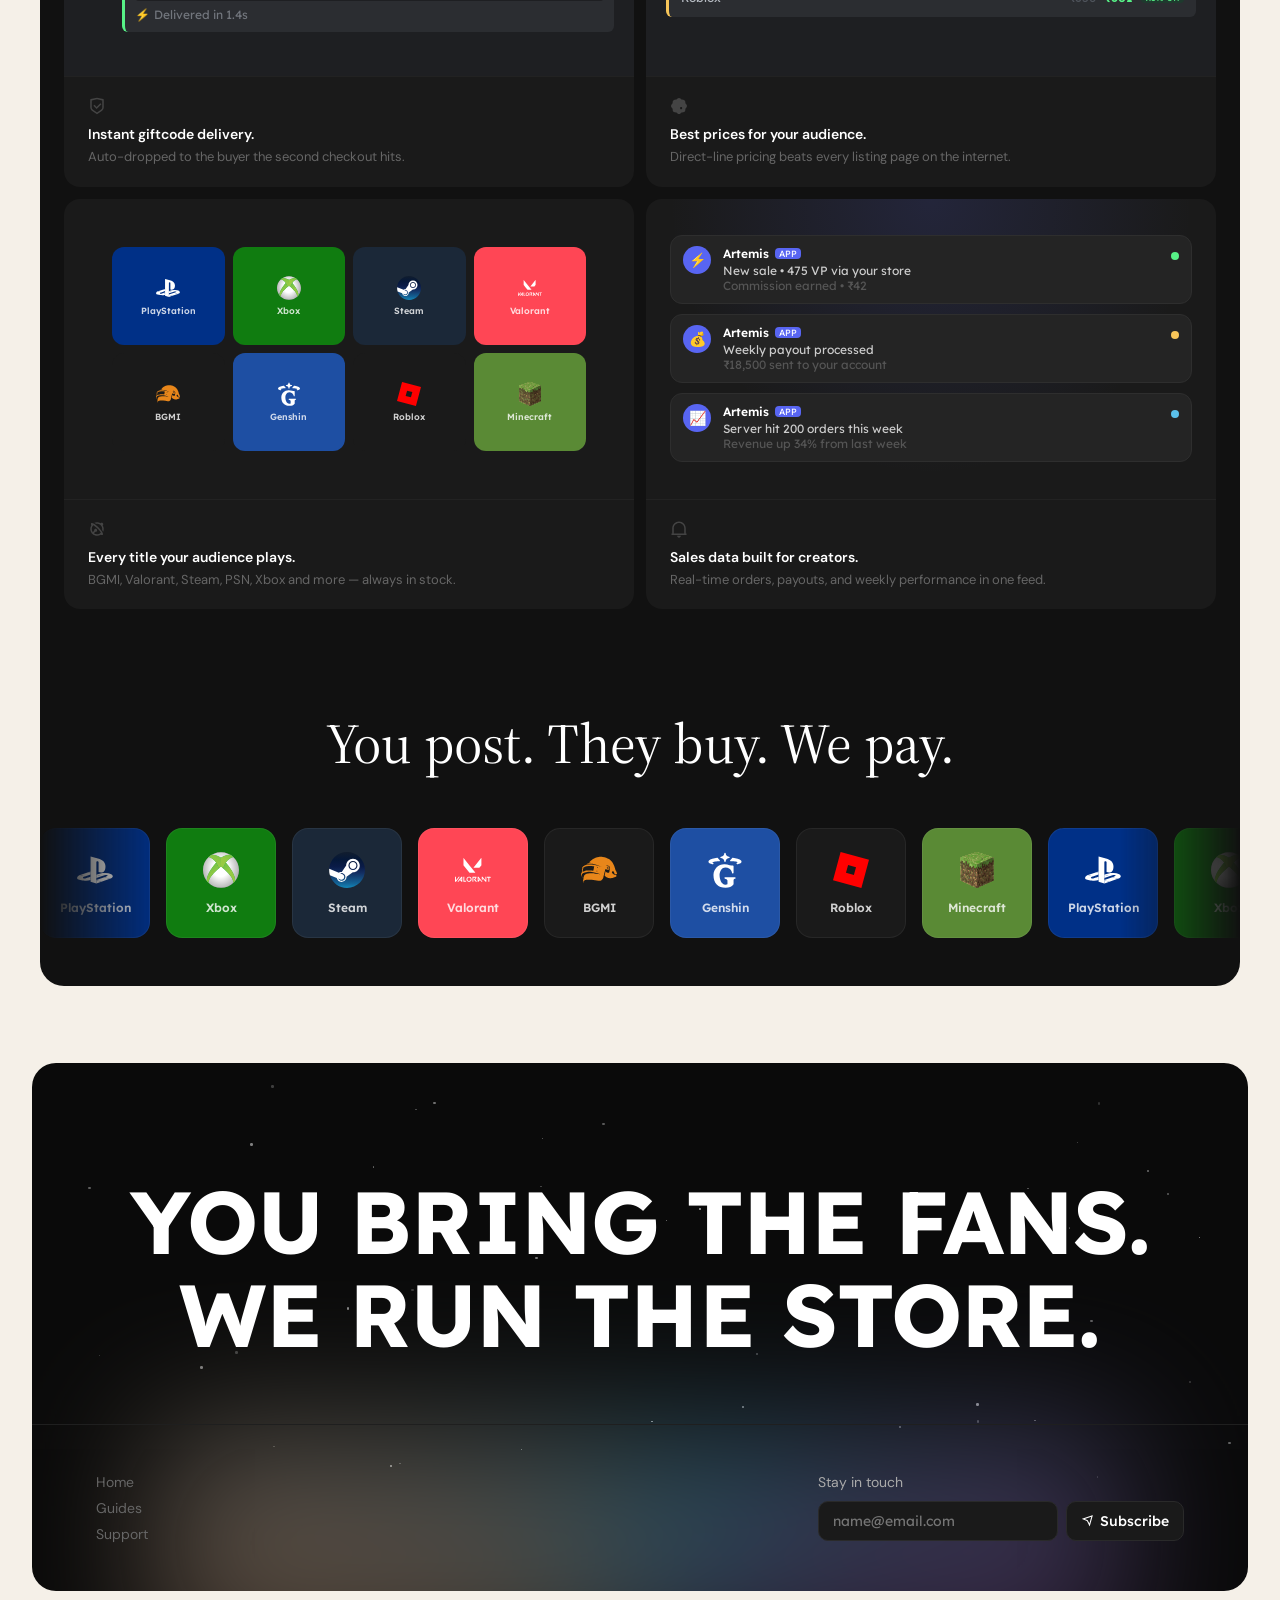
==== commit e6f7a468: "Rewrite home copy for gamer/creator audience Shift landing copy from B2B SaaS tone to swagger/creato" ====
--- a/index.html
+++ b/index.html
@@ -628,26 +628,29 @@
     }
 
     .uc-card-info {
-      padding: 24px;
-      display: flex; flex-direction: column; flex: 1; gap: 6px;
+      padding: 28px 24px 24px;
+      display: flex; flex-direction: column; flex: 1;
     }
     .uc-card-info .label {
-      font-size: 11px; font-weight: 600; letter-spacing: 0.06em;
-      text-transform: uppercase; color: #aaa;
+      font-size: 11px; font-weight: 700; letter-spacing: 0.12em;
+      text-transform: uppercase; color: #8a8a8a;
       font-family: var(--font-dm-sans);
+      margin-bottom: 10px;
     }
     .uc-card-info h3 {
-      font-size: 17px; font-weight: 600; color: #0a0a0a;
-      font-family: var(--font-lexend); line-height: 1.3;
-      letter-spacing: -0.01em;
+      font-size: 22px; font-weight: 700; color: #0a0a0a;
+      font-family: var(--font-lexend); line-height: 1.22;
+      letter-spacing: -0.02em;
+      margin-bottom: 8px;
     }
     .uc-card-info .subtitle {
-      font-size: 13px; font-weight: 500; color: #666;
+      font-size: 15px; font-weight: 600; color: #0a0a0a;
+      font-family: var(--font-dm-sans); line-height: 1.4;
+      margin-bottom: 14px;
+    }
+    .uc-card-info .desc {
+      font-size: 13.5px; line-height: 1.65; color: #6b6b70;
       font-family: var(--font-dm-sans);
-    }
-    .uc-card-info .desc {
-      font-size: 13px; line-height: 1.6; color: #888;
-      font-family: var(--font-dm-sans); margin-top: 4px;
     }
     .uc-card-info .cta-area {
       margin-top: auto; padding-top: 20px;
@@ -792,7 +795,7 @@
             <a href="/valorant-landing-clone/discord-bot/">Discord Bot</a>
           </div>
           <div class="nav-right">
-            <button class="nav-cta" onclick="document.querySelector('.modal-overlay').classList.add('is-open')">Get started</button>
+            <button class="nav-cta" onclick="document.querySelector('.modal-overlay').classList.add('is-open')">Get my store</button>
             <button class="nav-toggle" aria-label="Open menu" onclick="document.querySelector('.mobile-menu').classList.add('is-open')">
               <svg width="22" height="22" viewBox="0 0 24 24" fill="none" stroke="currentColor" stroke-width="2" stroke-linecap="round"><line x1="3" y1="6" x2="21" y2="6"/><line x1="3" y1="12" x2="21" y2="12"/><line x1="3" y1="18" x2="21" y2="18"/></svg>
             </button>
@@ -814,7 +817,7 @@
         <a href="/valorant-landing-clone/creator-stores/">Creator Stores</a>
         <a href="/valorant-landing-clone/discord-bot/">Discord Bot</a>
       </div>
-      <button class="mobile-menu-cta" onclick="document.querySelector('.modal-overlay').classList.add('is-open'); document.querySelector('.mobile-menu').classList.remove('is-open')">Get started</button>
+      <button class="mobile-menu-cta" onclick="document.querySelector('.modal-overlay').classList.add('is-open'); document.querySelector('.mobile-menu').classList.remove('is-open')">Get my store</button>
     </div>
 
     <!-- Modal -->
@@ -823,8 +826,8 @@
         <button class="modal-close" aria-label="Close" onclick="document.querySelector('.modal-overlay').classList.remove('is-open')">
           <svg width="20" height="20" viewBox="0 0 24 24" fill="none" stroke="currentColor" stroke-width="2" stroke-linecap="round" stroke-linejoin="round"><line x1="18" y1="6" x2="6" y2="18"/><line x1="6" y1="6" x2="18" y2="18"/></svg>
         </button>
-        <h3 class="modal-title" id="cc-modal-title">Become a Partner</h3>
-        <p class="modal-desc">Drop your details. We'll set up your branded store or Discord integration and reach out.</p>
+        <h3 class="modal-title" id="cc-modal-title">Get on the roster.</h3>
+        <p class="modal-desc">Creator, clan lead or community owner &mdash; leave your details and the Artemis team will reach out within 48 hours.</p>
         <form class="modal-form" onsubmit="event.preventDefault()">
           <div>
             <label for="cc-m-email">Email</label>
@@ -844,7 +847,7 @@
               <option>Other</option>
             </select>
           </div>
-          <button type="submit" class="modal-submit">Apply to Partner</button>
+          <button type="submit" class="modal-submit">Count me in</button>
           <p class="modal-note">Takes 10 seconds. We'll never spam you.</p>
         </form>
       </div>
@@ -858,7 +861,7 @@
     <section id="home">
       <div class="hero-section">
         <div class="hero-top">
-          <h1 class="hero-title">Your community buys game codes. Earn from every sale.</h1>
+          <h1 class="hero-title">Your drop. Your store. Every giftcode sold pays you.</h1>
         </div>
 
         <div class="use-cases-grid">
@@ -882,12 +885,12 @@
             </div>
             <div class="uc-card-info">
               <span class="label">For Influencers</span>
-              <h3>Launch Your Branded Store</h3>
-              <p class="subtitle">Creators, streamers, gaming influencers.</p>
-              <p class="desc">Get your own storefront in minutes. Share with your audience, sell game gift cards, and earn a commission on every sale. We handle inventory, delivery, and payments.</p>
+              <h3>Creators, stop sending affiliate links.</h3>
+              <p class="subtitle">Own the storefront. Own the payout.</p>
+              <p class="desc">A full branded shop your viewers buy from directly. No middleman eating your cut &mdash; every giftcode sold goes in your payout.</p>
               <div class="cta-area">
                 <a href="#" class="uc-cta-btn red" onclick="document.querySelector('.modal-overlay').classList.add('is-open');return false">
-                  Launch Your Store
+                  Get my shop
                   <svg viewBox="0 0 16 16" fill="none" stroke="currentColor" stroke-width="2" stroke-linecap="round" stroke-linejoin="round" width="12" height="12"><path d="M3 8h10M9 4l4 4-4 4"/></svg>
                 </a>
                 <a href="#" class="uc-cta-btn ghost">Know more</a>
@@ -902,12 +905,12 @@
             </div>
             <div class="uc-card-info">
               <span class="label">For Communities</span>
-              <h3>Monetize Your Discord Server</h3>
-              <p class="subtitle">Esports orgs, gaming communities, scrim hubs.</p>
-              <p class="desc">Add our bot to your server. Your members buy gift cards directly inside Discord &mdash; you earn on every transaction. Zero setup, instant revenue.</p>
+              <h3>Your server, now a revenue stream.</h3>
+              <p class="subtitle">One bot, every major giftcode.</p>
+              <p class="desc">Drop the Artemis bot into your Discord and start selling top-ups to your members the moment it lands. No ads, no external links &mdash; your community, your store.</p>
               <div class="cta-area">
                 <a href="#" class="uc-cta-btn dark">
-                  Add Bot to Server
+                  Add to Discord
                   <svg viewBox="0 0 16 16" fill="none" stroke="currentColor" stroke-width="2" stroke-linecap="round" stroke-linejoin="round" width="12" height="12"><path d="M3 8h10M9 4l4 4-4 4"/></svg>
                 </a>
                 <a href="#" class="uc-cta-btn ghost">Know more</a>
@@ -964,9 +967,9 @@
     <section id="features">
       <div class="features-card" id="features-card">
         <div class="features-header">
-          <h2>Everything you need to monetize your audience with game gift cards.</h2>
+          <h2>The giftcode engine behind your store.</h2>
           <div class="features-header-right">
-            <p>We handle inventory, delivery, and payments. You bring the audience &mdash; we handle the rest. Earn commission on every sale.</p>
+            <p>Live catalog of BGMI, Valorant, Genshin, Roblox, PlayStation, Xbox and Steam giftcodes. Instant delivery the moment a fan checks out, real-time sales alerts, and clean payouts &mdash; we run the rails, you run the brand.</p>
           </div>
         </div>
 
@@ -1009,8 +1012,8 @@
             </div>
             <div class="feature-card-info">
               <svg stroke="currentColor" fill="currentColor" stroke-width="0" viewBox="0 0 24 24" height="18" width="18" xmlns="http://www.w3.org/2000/svg"><path d="M12 1L20.2169 2.82598C20.6745 2.92766 21 3.33347 21 3.80217V13.7889C21 15.795 19.9974 17.6684 18.3282 18.7812L12 23L5.6718 18.7812C4.00261 17.6684 3 15.795 3 13.7889V3.80217C3 3.33347 3.32553 2.92766 3.78307 2.82598L12 1ZM12 3.04879L5 4.60434V13.7889C5 15.1263 5.6684 16.3752 6.7812 17.1171L12 20.5963L17.2188 17.1171C18.3316 16.3752 19 15.1263 19 13.7889V4.60434L12 3.04879ZM16.4524 8.22183L17.8666 9.63604L11.5026 16L7.25999 11.7574L8.67421 10.3431L11.5019 13.1709L16.4524 8.22183Z"></path></svg>
-              <h3>Instant Delivery to Your Fans</h3>
-              <p>Your customers get codes in seconds &mdash; you look great, zero ops on your end</p>
+              <h3>Instant giftcode delivery.</h3>
+              <p>Auto-dropped to the buyer the second checkout hits.</p>
             </div>
           </div>
 
@@ -1050,8 +1053,8 @@
             </div>
             <div class="feature-card-info">
               <svg stroke="currentColor" fill="currentColor" stroke-width="0" viewBox="0 0 24 24" height="18" width="18" xmlns="http://www.w3.org/2000/svg"><path d="M10.0544 2.0941C11.1756 1.13856 12.8248 1.13855 13.9461 2.09411L15.2941 3.24286C15.4542 3.37935 15.6533 3.46182 15.8631 3.47856L17.6286 3.61945C19.0971 3.73663 20.2633 4.9028 20.3805 6.37131L20.5214 8.13679C20.5381 8.34654 20.6205 8.54568 20.757 8.70585L21.9058 10.0539C22.8614 11.1751 22.8614 12.8243 21.9058 13.9456L20.757 15.2935C20.6206 15.4537 20.538 15.6529 20.5213 15.8627L20.3805 17.6281C20.2633 19.0967 19.0971 20.2628 17.6286 20.3799L15.8631 20.5208C15.6533 20.5376 15.4542 20.6201 15.2941 20.7566L13.9461 21.9053C12.8248 22.8609 11.1756 22.8608 10.0543 21.9053L8.70631 20.7566C8.54615 20.6201 8.34705 20.5376 8.1373 20.5209L6.37184 20.3799C4.9033 20.2627 3.73716 19.0966 3.61997 17.6281L3.47906 15.8627C3.46232 15.6529 3.37983 15.4538 3.24336 15.2936L2.0946 13.9455C1.13905 12.8243 1.13904 11.1752 2.09458 10.0539L3.24334 8.70589C3.37983 8.54573 3.46234 8.34654 3.47907 8.13678L3.61996 6.3713C3.73714 4.90278 4.90327 3.73665 6.3718 3.61946L8.13729 3.47857C8.34705 3.46183 8.54619 3.37935 8.70636 3.24286L10.0544 2.0941ZM14.8284 7.75718L16.2426 9.1714L9.17154 16.2425L7.75733 14.8282L14.8284 7.75718ZM10.2322 10.232C9.64641 10.8178 8.69667 10.8178 8.11088 10.232C7.52509 9.6463 7.52509 8.69652 8.11088 8.11073C8.69667 7.52494 9.64641 7.52494 10.2322 8.11073C10.818 8.69652 10.818 9.6463 10.2322 10.232ZM13.7677 15.8889C14.3535 16.4747 15.3032 16.4747 15.889 15.8889C16.4748 15.3031 16.4748 14.3534 15.889 13.7676C15.3032 13.1818 14.3535 13.1818 13.7677 13.7676C13.1819 14.3534 13.1819 15.3031 13.7677 15.8889Z"></path></svg>
-              <h3>Competitive Margins for You</h3>
-              <p>Best wholesale rates &mdash; more margin per sale, happier fans</p>
+              <h3>Best prices for your audience.</h3>
+              <p>Direct-line pricing beats every listing page on the internet.</p>
             </div>
           </div>
 
@@ -1071,8 +1074,8 @@
             </div>
             <div class="feature-card-info">
               <svg stroke="currentColor" fill="currentColor" stroke-width="0" viewBox="0 0 24 24" height="18" width="18" xmlns="http://www.w3.org/2000/svg"><path d="M14.1213 9.87865C18.4171 14.1744 20.9497 18.6066 19.7782 19.7782C19.3031 20.2532 18.2918 20.1192 16.971 19.5055C13.746 21.6451 9.44716 21.4873 6.38175 19.032L6.34315 19.071L4.92893 17.6568L4.96734 17.6174C2.51262 14.5521 2.35503 10.2537 4.49456 7.03005C3.88075 5.70797 3.74678 4.69685 4.22183 4.2218C5.34959 3.09404 9.49865 5.39866 13.639 9.40425L14.1213 9.87865ZM12.7071 11.2929C10.823 9.40876 8.86963 7.84195 7.23581 6.86954L7.05025 7.05023C4.55691 9.54357 4.33771 13.4499 6.39266 16.1917L8.23943 14.3462C8.06128 13.679 8.23392 12.9376 8.75736 12.4142C9.53841 11.6331 10.8047 11.6331 11.5858 12.4142C12.3668 13.1952 12.3668 14.4616 11.5858 15.2426C11.0626 15.7658 10.3218 15.9385 9.65487 15.7608L7.80749 17.6067C10.5493 19.6623 14.4562 19.4433 16.9497 16.9497L17.1286 16.7623C16.1001 15.0582 14.5564 13.1422 12.7071 11.2929ZM19.7782 4.2218C20.5592 5.00285 20.5592 6.26918 19.7782 7.05023C19.7254 7.10299 19.6704 7.1522 19.6135 7.19783C21.2057 9.71504 21.4267 12.8522 20.276 15.5426C19.8994 14.8064 19.4347 14.0317 18.8899 13.2368C19.2795 11.0596 18.6326 8.73308 16.9497 7.05023C15.2669 5.36737 12.9404 4.72049 10.7627 5.10957C9.96765 4.56488 9.19311 4.10029 8.45731 3.72447C11.1478 2.57335 14.2849 2.79427 16.8039 4.38695C16.8478 4.32955 16.897 4.27457 16.9497 4.2218C17.7308 3.44075 18.9971 3.44075 19.7782 4.2218Z"></path></svg>
-              <h3>Wide Catalog, Always Stocked</h3>
-              <p>8+ platforms, auto-restocked inventory &mdash; your store never runs dry</p>
+              <h3>Every title your audience plays.</h3>
+              <p>BGMI, Valorant, Steam, PSN, Xbox and more &mdash; always in stock.</p>
             </div>
           </div>
 
@@ -1111,15 +1114,15 @@
             </div>
             <div class="feature-card-info">
               <svg stroke="currentColor" fill="currentColor" stroke-width="0" viewBox="0 0 24 24" height="18" width="18" xmlns="http://www.w3.org/2000/svg"><path d="M22 20H2V18H3V11.0314C3 6.04348 7.02944 2 12 2C16.9706 2 21 6.04348 21 11.0314V18H22V20ZM5 18H19V11.0314C19 7.14806 15.866 4 12 4C8.13401 4 5 7.14806 5 11.0314V18ZM9.5 21H14.5C14.5 22.3807 13.3807 23.5 12 23.5C10.6193 23.5 9.5 22.3807 9.5 21Z"></path></svg>
-              <h3>Real-Time Sales Alerts</h3>
-              <p>Track every order, payout, and commission as it happens</p>
+              <h3>Sales data built for creators.</h3>
+              <p>Real-time orders, payouts, and weekly performance in one feed.</p>
             </div>
           </div>
         </div>
 
         <!-- Big quote -->
         <div class="features-quote">
-          <p>You focus on your community. We handle inventory, fulfillment, and payments &mdash; you just earn.</p>
+          <p>You post. They buy. We pay.</p>
         </div>
 
         <!-- Marquee -->
@@ -1144,7 +1147,7 @@
         </div>
 
         <div class="footer-hero">
-          <p>YOUR AUDIENCE.<br/>YOUR REVENUE.</p>
+          <p>YOU BRING THE FANS.<br/>WE RUN THE STORE.</p>
         </div>
 
         <div class="footer-glow"></div>
